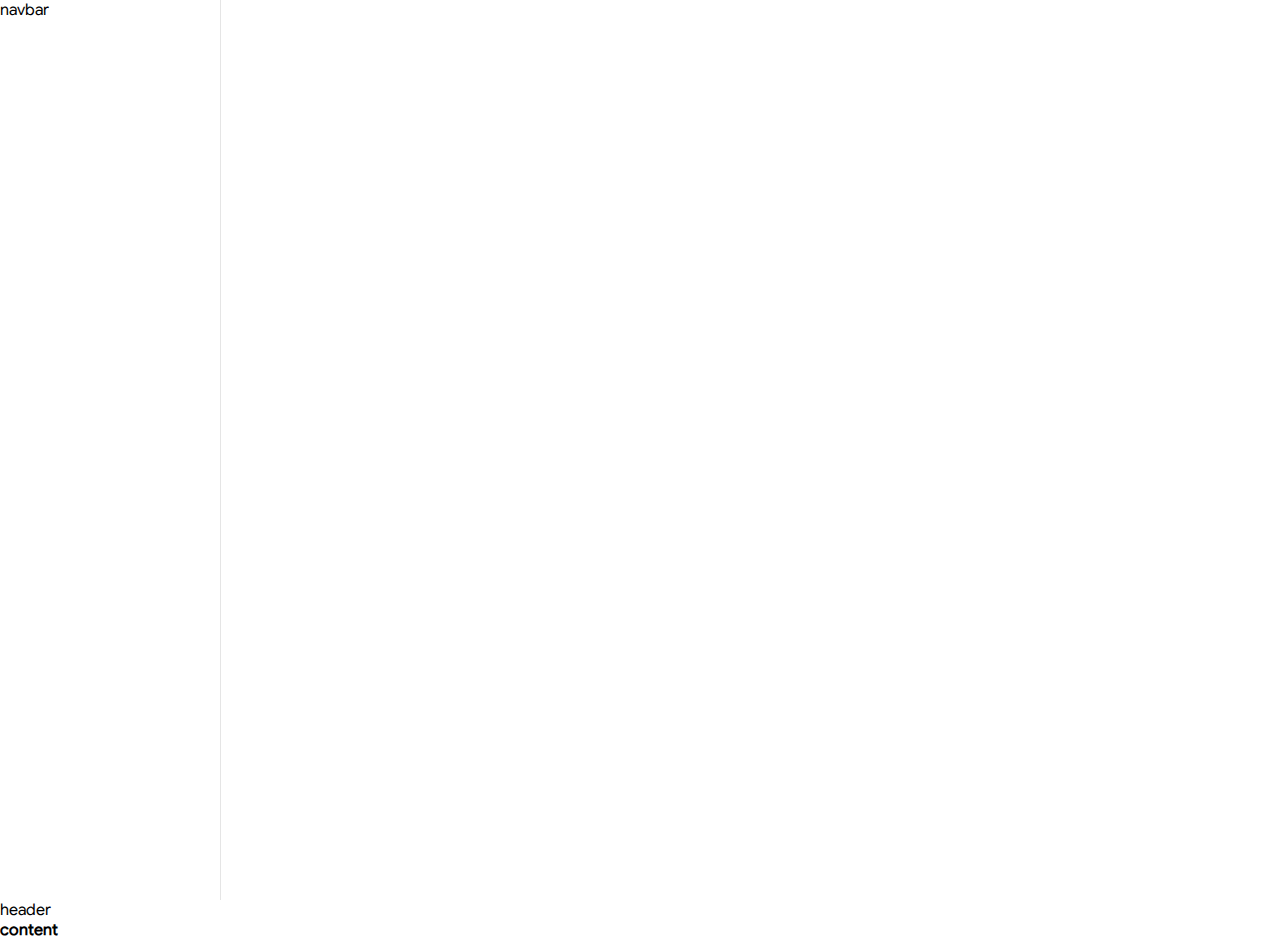
==== view/employee.html @ f9e091d2 "first commit" ====
<!DOCTYPE html>
<html lang="en">
<head>
    <meta charset="UTF-8">
    <meta http-equiv="X-UA-Compatible" content="IE=edge">
    <meta name="viewport" content="width=device-width, initial-scale=1.0">
    <title>Document</title>
    <link rel="stylesheet" href="/css/common/main.css">
    <link rel="stylesheet" href="/css/common/navbar.css">
    <link rel="stylesheet" href="/css/common/header.css">
    <link rel="stylesheet" href="/css/private/employee.css">
    
</head>
<body>
    <div class="navbar">navbar</div>
    <div class="header">header</div>
    <div class="content"><b>content</b></div>
</body>
</html>
---- css/common/main.css ----
body{

    font-family: GoogleSans-Regular;
    margin: 0;
}
@font-face{
    font-family: GoogleSans-Regular;
    src: url(/content/font/GoogleSans-Regular.otf)
}
@font-face{
    font-family: GoogleSans-Black;
    src: url(/content/font/GoogleSans-Black.otf)
}
@font-face{
    font-family: GoogleSans-Bold;
    src: url(/content/font/GoogleSans-Bold.otf)
}
@font-face{
    font-family: GoogleSans-Italic;
    src: url(/content/font/GoogleSans-Italic.otf)
}
@font-face{
    font-family: GoogleSans-Thin;
    src: url(/content/font/GoogleSans-Thin.otf)
}
---- css/common/navbar.css ----
.navbar{
    width: 220px;
    height: 100vh;
    background-color: #ffffff;
    border-right: 1px solid #E5E5E5;
    
}
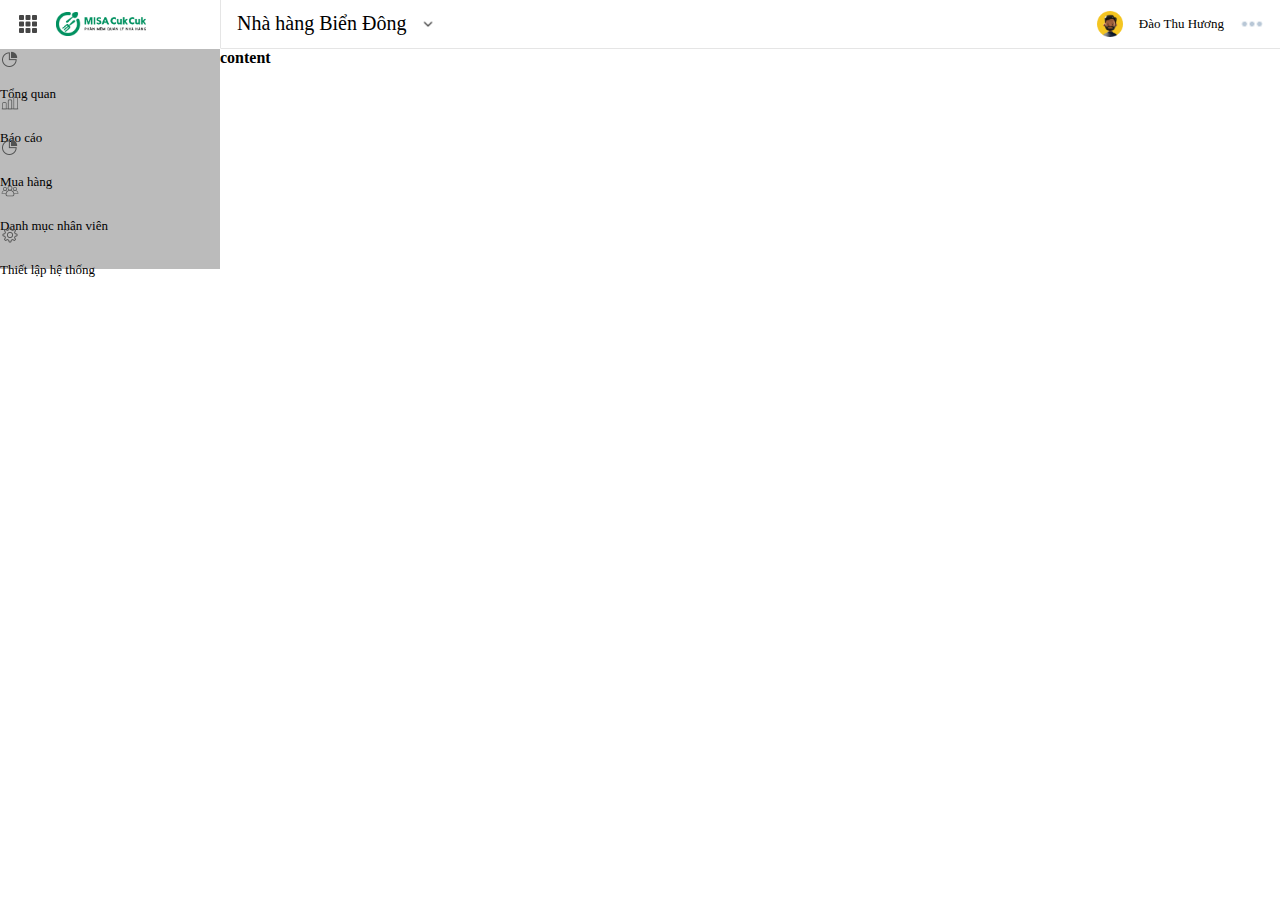
==== commit de8b2a07: "header" ====
--- a/view/employee.html
+++ b/view/employee.html
@@ -5,15 +5,65 @@
     <meta http-equiv="X-UA-Compatible" content="IE=edge">
     <meta name="viewport" content="width=device-width, initial-scale=1.0">
     <title>Document</title>
+    <!-- <script src="https://kit.fontawesome.com/yourcode.js" crossorigin="anonymous"></script> -->
+    <link rel="stylesheet" href="https://cdnjs.cloudflare.com/ajax/libs/font-awesome/4.7.0/css/font-awesome.min.css">
+    <link rel="stylesheet" href="/css/common/container.css">
     <link rel="stylesheet" href="/css/common/main.css">
     <link rel="stylesheet" href="/css/common/navbar.css">
     <link rel="stylesheet" href="/css/common/header.css">
+    <link rel="stylesheet" href="/css/common/content.css">
     <link rel="stylesheet" href="/css/private/employee.css">
     
-</head>
 <body>
-    <div class="navbar">navbar</div>
-    <div class="header">header</div>
+    <div class="header">
+        <div class="left-side">
+            <img class="toggle" src="/content/img/toggle.png">
+            <img class="cukcuk-icon" src="/content/img/cukcuk-logo.png">
+        </div>
+        <div class="center-side">
+            <p class="store-name">Nhà hàng Biển Đông</p>
+            <img class="dropdown-img" src="/content/img/dropdown.png">
+        </div>
+        <div class="right-side">
+            <!-- <i class="fas fa-bell"></i> -->
+            <img class="avatar" src="/content/icon/avatar-default.png">
+            <p class="username" >Đào Thu Hương</p>
+            <img class="option" src="/content/icon/option.png">
+
+            
+        </div>
+
+
+    </div>
+   
+
+ 
+     <div class="navbar">
+        <div> 
+            <img src="/content/icon/dashboard.png">
+            <p>Tổng quan</p>
+        </div>
+        <div> 
+            <img src="/content/icon/report.png">
+            <p>Báo cáo</p>
+        </div>
+        <div> 
+            <img src="/content/icon/dashboard.png">
+            <p>Mua hàng</p>
+        </div>
+        <div> 
+            <img src="/content/icon/dic-employee.png">
+            <p>Danh mục nhân viên</p>
+        </div>
+        <div> 
+            <img src="/content/icon/setting.png">
+            <p>Thiết lập hệ thống</p>
+        </div>
+       
+    </div>
+ 
     <div class="content"><b>content</b></div>
+
+    
 </body>
 </html>--- a/css/common/main.css
+++ b/css/common/main.css
@@ -1,8 +1,10 @@
+
 body{
 
     font-family: GoogleSans-Regular;
     margin: 0;
-}
+
+
 @font-face{
     font-family: GoogleSans-Regular;
     src: url(/content/font/GoogleSans-Regular.otf)
--- a/css/common/navbar.css
+++ b/css/common/navbar.css
@@ -1,7 +1,27 @@
 .navbar{
+    float: left;
     width: 220px;
-    height: 100vh;
-    background-color: #ffffff;
-    border-right: 1px solid #E5E5E5;
-    
+    border-right: #E5E5E5;
+    height: calc(100vh - 49px);
+
+
+}
+.navbar div{
+    width: 100%;
+    height: 44px;
+    background-color: #bbbbbb;
+    font-family: GoogleSans-Regular;
+    font-size: 13px;
+}
+.navbar img{
+    width: 20px;
+    height: 20px;
+}
+
+
+.navbar div:focus{
+    background-color: #019160;
+}
+.navbar{
+
 }--- a/css/common/header.css
+++ b/css/common/header.css
@@ -0,0 +1,83 @@
+.header{
+    /* padding-top: 12px; */
+    /* padding-bottom: 12px; */
+    height: 48px;
+    background-color: #ffffff;
+    border-bottom: 1px solid #E5E5E5;
+}
+.header > div{
+    padding-top: 12px;
+    padding-bottom: 12px;
+}
+.header .left-side{
+    float: left;
+    width: 220px;
+    height: 24px;
+    border-right: 1px solid #E5E5E5;
+    border-bottom: 1px solid #ffffff;
+}
+.header .toggle{
+
+    width: 24px;
+    height: 24px;
+    margin-left: 16px;
+    margin-right: 12px;
+
+}
+.header .cukcuk-icon{
+    
+    height: 24px;
+
+}
+.header .center-side{
+    float: left;
+    
+
+    
+}
+.header .store-name{
+    float: left;
+    font-size: 20px;
+    margin-top: 0;
+    margin-bottom: 0;
+    margin-left: 16px;
+    margin-right: 10px;
+}
+.header .dropdown-img{
+    float: left;
+    width: 24px;
+    height: 24px;
+}
+.header .right-side{
+    float: right;
+    display: flex;
+    align-items: center;
+    height: 24px;
+    /* border-bottom: 1px solid #E5E5E5; */
+}
+.header .fa-bell{
+    margin-right: 16px;
+    width: 24px;
+    height: 24px;
+    
+
+}
+.header .avatar{
+    
+    
+    margin-right: 16px;
+    width: 26px;
+    height: 26px;
+}
+.header .username{
+    margin-right: 16px;
+    font-size: 13px;
+    
+}
+.header .option{
+    margin-right: 16px;
+    width: 24px;
+    height: 24px;
+}
+
+
--- a/css/common/content.css
+++ b/css/common/content.css
@@ -0,0 +1,6 @@
+.content{
+    float: left;
+    width: calc(100% - 221px);
+    height: calc(100vh - 49px);
+
+}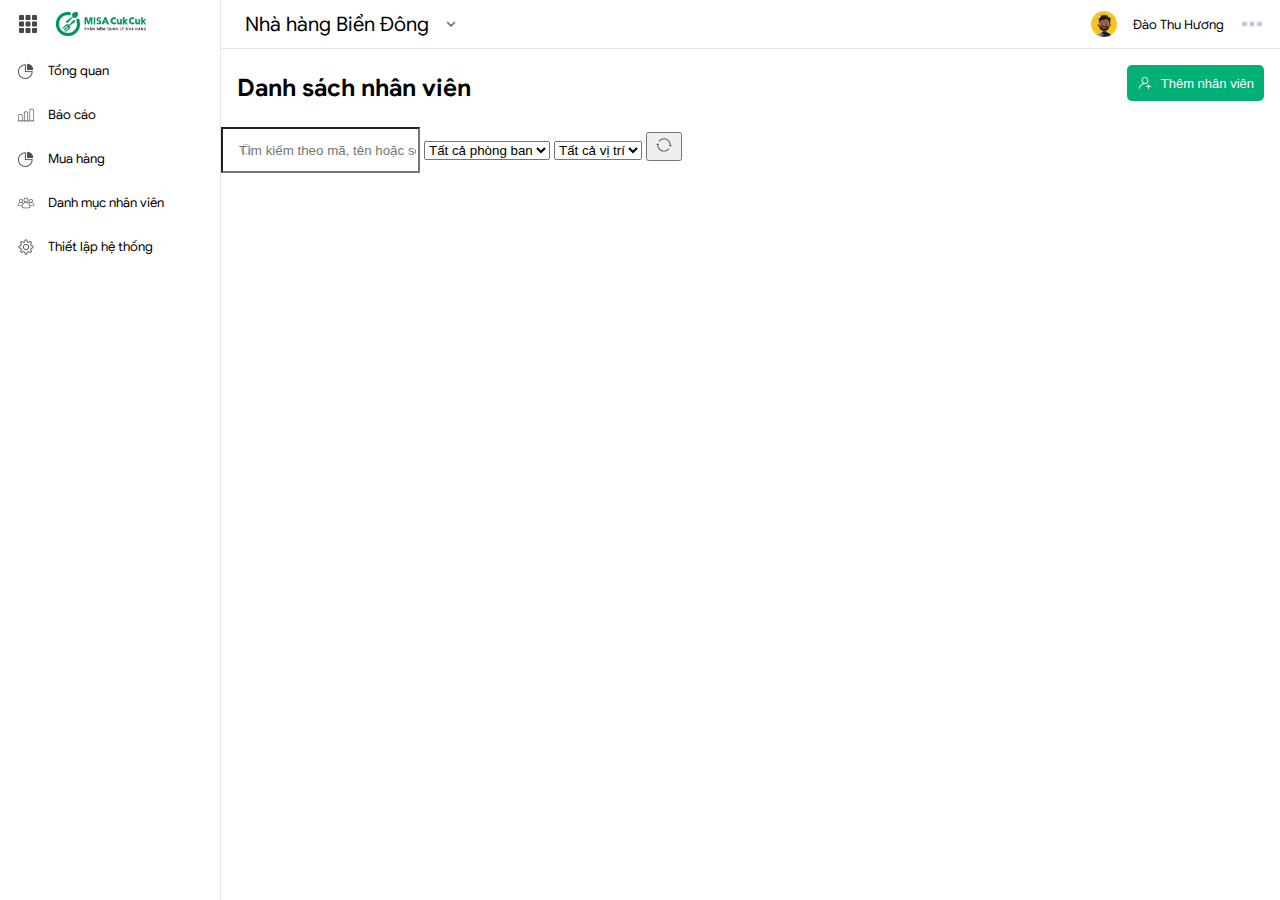
==== commit 787d87b2: "update navbar and content" ====
--- a/view/employee.html
+++ b/view/employee.html
@@ -39,7 +39,7 @@
 
  
      <div class="navbar">
-        <div> 
+        <div "> 
             <img src="/content/icon/dashboard.png">
             <p>Tổng quan</p>
         </div>
@@ -62,7 +62,33 @@
        
     </div>
  
-    <div class="content"><b>content</b></div>
+    <div class="content">
+        <div class="first-content">
+            <p class="employee-lable">Danh sách nhân viên</p>
+            <button class="add-employee">
+                <img src="/content/icon/add.png">
+                <p>Thêm nhân viên</p>
+            </button>
+        </div>
+        <div class="filter-bar">
+            <input type="text" placeholder="Tìm kiếm theo mã, tên hoặc số điện thoại">
+            <select>
+                <option value="all">Tất cả phòng ban</option>
+                <option value="all">Tất cả phòng ban</option>
+                <option value="all">Tất cả phòng ban</option>
+            </select>
+            <select>
+                <option value="all">Tất cả vị trí</option>
+                <option value="all">Tất cả vị trí</option>
+                <option value="all">Tất cả vị trí</option>
+            </select>
+            <button>
+                <img src="/content/icon/refresh.png">
+            </button>
+        </div>
+    </div>
+    
+    
 
     
 </body>
--- a/css/common/main.css
+++ b/css/common/main.css
@@ -3,7 +3,7 @@
 
     font-family: GoogleSans-Regular;
     margin: 0;
-
+}
 
 @font-face{
     font-family: GoogleSans-Regular;
--- a/css/common/navbar.css
+++ b/css/common/navbar.css
@@ -1,27 +1,38 @@
 .navbar{
     float: left;
     width: 220px;
-    border-right: #E5E5E5;
+    border-right: 1px solid #E5E5E5;
     height: calc(100vh - 49px);
-
+    
 
 }
 .navbar div{
     width: 100%;
     height: 44px;
-    background-color: #bbbbbb;
+    background-color: #ffffff;
+    color: #000000;
     font-family: GoogleSans-Regular;
     font-size: 13px;
+    display: flex;
 }
 .navbar img{
     width: 20px;
     height: 20px;
+    text-align: center;
+    margin-top: auto;
+    margin-bottom: auto;
+    margin-left: 16px;
+    margin-right: 12px;
 }
 
 
 .navbar div:focus{
     background-color: #019160;
+    color: #ffffff;
+    font-family: GoogleSans-Medium;
 }
-.navbar{
-
-}+.navbar div:hover{
+    background-color: #e5e5e5;
+    color: #000000;
+    
+}
--- a/css/common/header.css
+++ b/css/common/header.css
@@ -40,7 +40,7 @@
     font-size: 20px;
     margin-top: 0;
     margin-bottom: 0;
-    margin-left: 16px;
+    margin-left: 24px;
     margin-right: 10px;
 }
 .header .dropdown-img{
--- a/css/common/content.css
+++ b/css/common/content.css
@@ -3,4 +3,61 @@
     width: calc(100% - 221px);
     height: calc(100vh - 49px);
 
-}+}
+.first-content{
+        /* height: fit-content; */
+        display: flex;
+        width: 100%;
+        justify-content: space-between;
+}
+.content .employee-lable{
+    /* float: left; */
+    font-family: GoogleSans-Bold;
+    font-size: 24px;
+    margin-left: 16px;
+}
+.content .add-employee{
+    /* float: right; */
+    background-color: #01B075;
+    border-radius: 5px;
+    height: 36px;
+    font-size: 13px;
+    color:#ffffff;
+    padding-left: 10px;
+    padding-right: 10px;
+    text-align: center;
+    border: none;
+    display: flex;
+    margin-right: 16px;
+    margin-top: 16px;
+}
+
+.content .add-employee img{
+    width: 16px;
+    height: 16px;
+    margin-top: auto;
+    margin-bottom: auto;
+    margin-right: 8px;
+}
+.content .add-employee p{
+    
+margin: auto;
+}
+
+.content .filter-bar input{
+    background-image: url('/content/icon/search.png');
+    background-repeat: no-repeat;
+    background-position: 16px;
+    padding-left: 16px;
+    height: 40px;
+
+
+    
+    
+
+}
+.content .filter-bar input::placeholder{
+    
+
+}
+
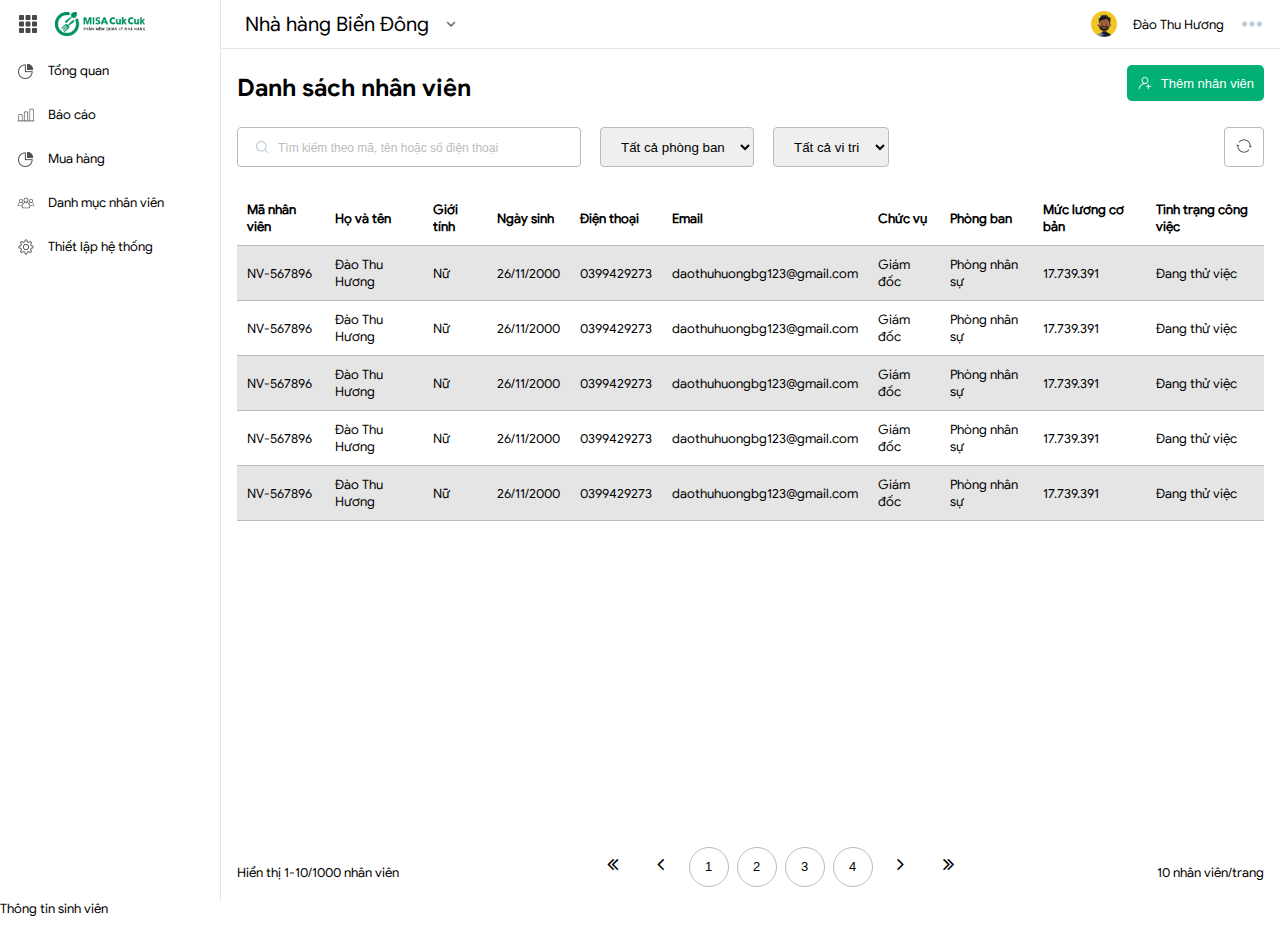
==== commit 576babe1: "update employee page" ====
--- a/view/employee.html
+++ b/view/employee.html
@@ -7,6 +7,7 @@
     <title>Document</title>
     <!-- <script src="https://kit.fontawesome.com/yourcode.js" crossorigin="anonymous"></script> -->
     <link rel="stylesheet" href="https://cdnjs.cloudflare.com/ajax/libs/font-awesome/4.7.0/css/font-awesome.min.css">
+    <link rel="stylesheet" href="/css/common/table.css">
     <link rel="stylesheet" href="/css/common/container.css">
     <link rel="stylesheet" href="/css/common/main.css">
     <link rel="stylesheet" href="/css/common/navbar.css">
@@ -71,21 +72,139 @@
             </button>
         </div>
         <div class="filter-bar">
-            <input type="text" placeholder="Tìm kiếm theo mã, tên hoặc số điện thoại">
+            <input type="text" placeholder="Tìm kiếm theo mã, tên hoặc số điện thoại" onkeydown="clickInput()">
             <select>
                 <option value="all">Tất cả phòng ban</option>
                 <option value="all">Tất cả phòng ban</option>
                 <option value="all">Tất cả phòng ban</option>
             </select>
             <select>
-                <option value="all">Tất cả vị trí</option>
-                <option value="all">Tất cả vị trí</option>
+                <option value="all">Tất cả vi tri</option>
+                <option value="all">Tất cả 3 trí</option>
                 <option value="all">Tất cả vị trí</option>
             </select>
-            <button>
+            <button class="icon-button">
                 <img src="/content/icon/refresh.png">
             </button>
         </div>
+        <div class="grid">
+        <table >
+            <tr>
+                <th>Mã nhân viên</th>
+                <th>Họ và tên</th>
+                <th>Giới tính</th>
+                <th>Ngày sinh</th>
+                <th>Điện thoại</th>
+                <th>Email</th>
+                <th>Chức vụ</th>
+                <th>Phòng ban</th>
+                <th>Mức lương cơ bản</th>
+                <th>Tình trạng công việc</th>
+            </tr>
+            <tr>
+                <td>NV-567896</td>
+                <td>Đào Thu Hương</td>
+                <td>Nữ</td>
+                <td>26/11/2000</td>
+                <td>0399429273</td>
+                <td>daothuhuongbg123@gmail.com</td>
+                <td>Giám đốc</td>
+                <td>Phòng nhân sự</td>
+                <td>17.739.391</td>
+                <td>Đang thử việc</td>
+           
+            </tr>
+            <tr>
+                <td>NV-567896</td>
+                <td>Đào Thu Hương</td>
+                <td>Nữ</td>
+                <td>26/11/2000</td>
+                <td>0399429273</td>
+                <td>daothuhuongbg123@gmail.com</td>
+                <td>Giám đốc</td>
+                <td>Phòng nhân sự</td>
+                <td>17.739.391</td>
+                <td>Đang thử việc</td>
+           
+            </tr>
+            <tr>
+                <td>NV-567896</td>
+                <td>Đào Thu Hương</td>
+                <td>Nữ</td>
+                <td>26/11/2000</td>
+                <td>0399429273</td>
+                <td>daothuhuongbg123@gmail.com</td>
+                <td>Giám đốc</td>
+                <td>Phòng nhân sự</td>
+                <td>17.739.391</td>
+                <td>Đang thử việc</td>
+           
+            </tr>
+            <tr>
+                <td>NV-567896</td>
+                <td>Đào Thu Hương</td>
+                <td>Nữ</td>
+                <td>26/11/2000</td>
+                <td>0399429273</td>
+                <td>daothuhuongbg123@gmail.com</td>
+                <td>Giám đốc</td>
+                <td>Phòng nhân sự</td>
+                <td>17.739.391</td>
+                <td>Đang thử việc</td>
+           
+            </tr>
+            <tr>
+                <td>NV-567896</td>
+                <td>Đào Thu Hương</td>
+                <td>Nữ</td>
+                <td>26/11/2000</td>
+                <td>0399429273</td>
+                <td>daothuhuongbg123@gmail.com</td>
+                <td>Giám đốc</td>
+                <td>Phòng nhân sự</td>
+                <td>17.739.391</td>
+                <td>Đang thử việc</td>
+           
+            </tr>
+            
+            
+        </table>
+        </div>
+        <div class="paging-bar">
+            <p>Hiển thị 1-10/1000 nhân viên</p>
+            <div class="paging">
+                <button class="btn-angle"><i class="fa fa-angle-double-left"></i></button>
+                <button class="btn-angle"><i class="fa fa-angle-left"></i></button>
+                <button class="btn-number"  name="page">1</button>
+                <button class="btn-number" name="page">2</button>
+                <button class="btn-number" name="page">3</button>
+                <button class="btn-number" name="page">4</button>
+                <button class="btn-angle"><i class="fa fa-angle-right"></i></button>
+                <button class="btn-angle"><i class="fa fa-angle-double-right"></i></button>
+            </div>
+            <p>10 nhân viên/trang</p>
+
+        </div>
+    </div>
+    <!-- The Modal -->
+    <div id="add-employee-modal-id" class="add-employee-modal">
+
+    <!-- Modal content -->
+    <div class="modal-content">
+      <div class="modal-header">
+        <p>Thông tin sinh viên</p>
+        
+      </div>
+      <div class="modal-body">
+
+      </div>
+      <div class="modal-footer">
+
+      </div>
+    </div>
+  
+
+
     </div>
     
     
--- a/css/common/table.css
+++ b/css/common/table.css
@@ -0,0 +1,24 @@
+
+table{
+    width: 100%;
+    
+    margin-top: 24px;
+
+    text-align: left;
+    border-collapse:  collapse;
+
+    
+
+}
+tr:nth-child(even)
+{
+    background-color: #e5e5e5;
+}
+th,td{
+    padding: 10px;
+    border-bottom: 1px solid #bbbbbb; 
+    
+    
+
+
+}--- a/css/common/main.css
+++ b/css/common/main.css
@@ -2,6 +2,8 @@
 body{
 
     font-family: GoogleSans-Regular;
+    font-size: 13px;
+
     margin: 0;
 }
 
--- a/css/common/content.css
+++ b/css/common/content.css
@@ -1,63 +1,134 @@
-.content{
-    float: left;
-    width: calc(100% - 221px);
-    height: calc(100vh - 49px);
-
+.content {
+  float: left;
+  width: calc(100% - 221px);
+  height: calc(100vh - 49px);
+  position: relative;
 }
-.first-content{
-        /* height: fit-content; */
-        display: flex;
-        width: 100%;
-        justify-content: space-between;
+.first-content {
+  display: flex;
+  width: 100%;
+  justify-content: space-between;
 }
-.content .employee-lable{
-    /* float: left; */
-    font-family: GoogleSans-Bold;
-    font-size: 24px;
-    margin-left: 16px;
+.content .employee-lable {
+  font-family: GoogleSans-Bold;
+  font-size: 24px;
+  margin-left: 16px;
 }
-.content .add-employee{
-    /* float: right; */
-    background-color: #01B075;
+.content .add-employee {
+  background-color: rgb(1, 176, 117);
+  border-radius: 5px;
+  height: 36px;
+  font-size: 13px;
+  color: rgb(255, 255, 255);
+  padding-left: 10px;
+  padding-right: 10px;
+  text-align: center;
+  border: none;
+  display: flex;
+  margin-right: 16px;
+  margin-top: 16px;
+}
+.content .add-employee img {
+  width: 16px;
+  height: 16px;
+  margin-top: auto;
+  margin-bottom: auto;
+  margin-right: 8px;
+}
+.content .add-employee p {
+  margin: auto;
+}
+.content .filter-bar input {
+  background-image: url("/content/icon/search.png");
+  background-repeat: no-repeat;
+  background-position: 16px center;
+  padding-left: 40px;
+  height: 38px;
+  outline: none;
+  border: 1px solid rgb(187, 187, 187);
+  border-radius: 4px;
+  margin-left: 16px;
+  width: 300px;
+  font-size: 13px;
+  padding-top: 0px;
+  padding-bottom: 0px;
+}
+.content .filter-bar input::placeholder {
+  font-size: 12px;
+  color: rgb(187, 187, 187);
+}
+.content .filter-bar input:focus {
+  border-color: rgb(1, 145, 96);
+}
+.content .filter-bar input:focus::placeholder {
+  color: transparent;
+}
+.content .filter-bar select {
+  height: 40px;
+  padding-left: 16px;
+  padding-right: 12px;
+  outline: none;
+  border: 1px solid rgb(187, 187, 187);
+  border-radius: 4px;
+  margin-left: 16px;
+}
+.icon-button {
+  outline: none;
+  border: 1px solid rgb(187, 187, 187);
+  border-radius: 4px;
+  background-color: rgb(255, 255, 255);
+  height: 40px;
+  width: 40px;
+  position: absolute;
+  right: 16px;
+}
+.grid {
+  padding-left: 16px;
+  padding-right: 16px;
+}
+.paging-bar {
+  height: 56px;
+  position: absolute;
+  bottom: 0px;
+  display: flex;
+  width: 100%;
+  justify-content: space-between;
+}
+.paging-bar p{
+    margin: auto 16px;
+}
+.paging-bar button{
+    width: 40px;
+    height: 40px;
+    outline: none;
+    border: none;
+    background-color: #ffffff;
+    
+    margin-left: 5px;
+    
+}
+.paging-bar button i{
+    font-size: 20px;
+}
+.paging-bar .btn-angle{
     border-radius: 5px;
-    height: 36px;
+}
+.paging-bar .btn-number{
+    border: 1px solid #bbbbbb;
+    border-radius: 50%;
     font-size: 13px;
-    color:#ffffff;
-    padding-left: 10px;
-    padding-right: 10px;
-    text-align: center;
-    border: none;
-    display: flex;
-    margin-right: 16px;
-    margin-top: 16px;
+    
 }
 
-.content .add-employee img{
-    width: 16px;
-    height: 16px;
-    margin-top: auto;
-    margin-bottom: auto;
-    margin-right: 8px;
+
+.paging-bar button:hover{
+    background-color: #E9EBEE;
 }
-.content .add-employee p{
-    
-margin: auto;
+.paging-bar .btn-number:focus{
+    background-color: #019160;
+    color: #ffffff;
 }
-
-.content .filter-bar input{
-    background-image: url('/content/icon/search.png');
-    background-repeat: no-repeat;
-    background-position: 16px;
-    padding-left: 16px;
-    height: 40px;
-
-
-    
-    
-
-}
-.content .filter-bar input::placeholder{
-    
-
-}
-
+/* .paging-bar button:active{
+    background-color: #019160;
+    color: #000000;
+} */
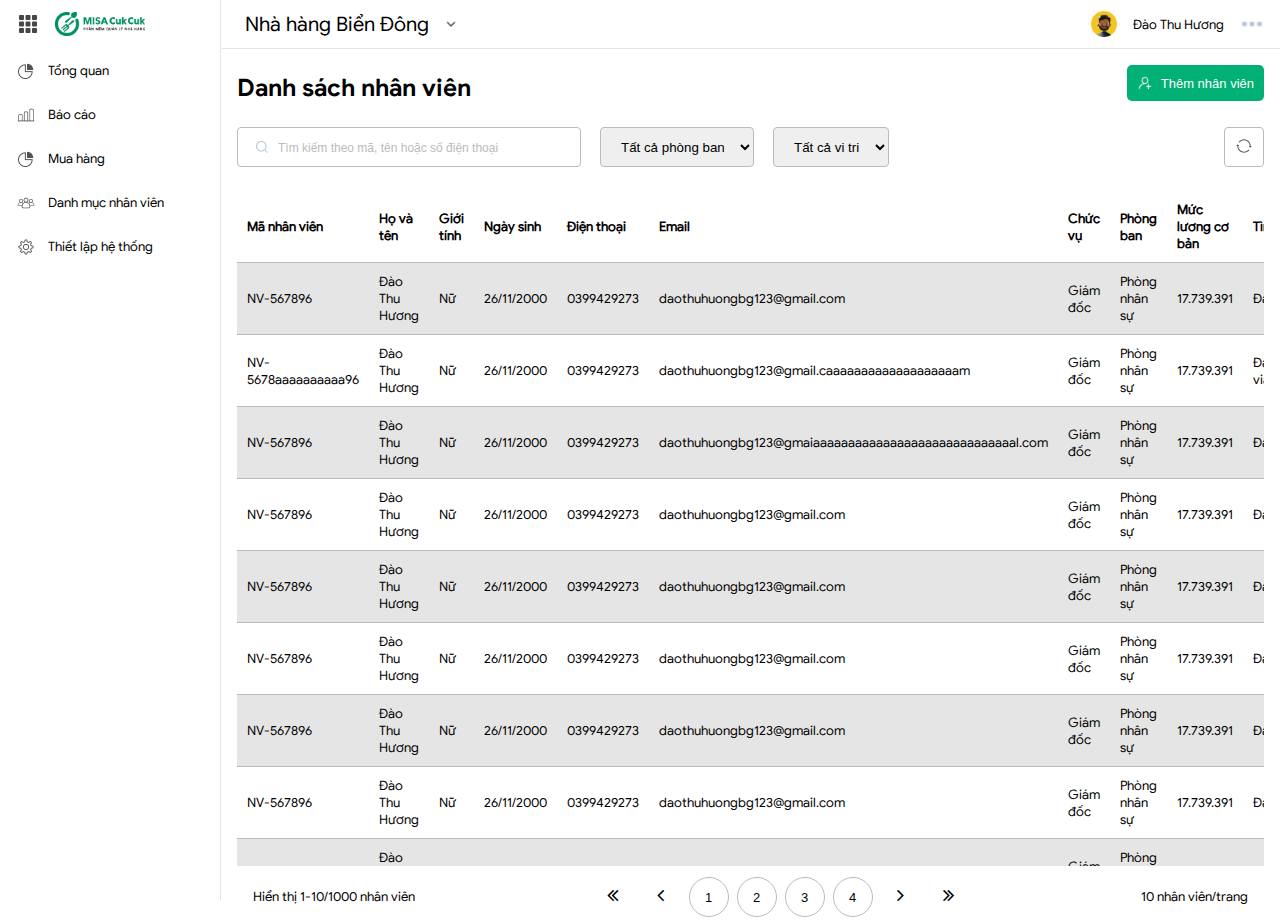
==== commit edd98f14: "update table" ====
--- a/view/employee.html
+++ b/view/employee.html
@@ -89,87 +89,273 @@
         </div>
         <div class="grid">
         <table >
-            <tr>
-                <th>Mã nhân viên</th>
-                <th>Họ và tên</th>
-                <th>Giới tính</th>
-                <th>Ngày sinh</th>
-                <th>Điện thoại</th>
-                <th>Email</th>
-                <th>Chức vụ</th>
-                <th>Phòng ban</th>
-                <th>Mức lương cơ bản</th>
-                <th>Tình trạng công việc</th>
-            </tr>
-            <tr>
-                <td>NV-567896</td>
-                <td>Đào Thu Hương</td>
-                <td>Nữ</td>
-                <td>26/11/2000</td>
-                <td>0399429273</td>
-                <td>daothuhuongbg123@gmail.com</td>
-                <td>Giám đốc</td>
-                <td>Phòng nhân sự</td>
-                <td>17.739.391</td>
-                <td>Đang thử việc</td>
-           
-            </tr>
-            <tr>
-                <td>NV-567896</td>
-                <td>Đào Thu Hương</td>
-                <td>Nữ</td>
-                <td>26/11/2000</td>
-                <td>0399429273</td>
-                <td>daothuhuongbg123@gmail.com</td>
-                <td>Giám đốc</td>
-                <td>Phòng nhân sự</td>
-                <td>17.739.391</td>
-                <td>Đang thử việc</td>
-           
-            </tr>
-            <tr>
-                <td>NV-567896</td>
-                <td>Đào Thu Hương</td>
-                <td>Nữ</td>
-                <td>26/11/2000</td>
-                <td>0399429273</td>
-                <td>daothuhuongbg123@gmail.com</td>
-                <td>Giám đốc</td>
-                <td>Phòng nhân sự</td>
-                <td>17.739.391</td>
-                <td>Đang thử việc</td>
-           
-            </tr>
-            <tr>
-                <td>NV-567896</td>
-                <td>Đào Thu Hương</td>
-                <td>Nữ</td>
-                <td>26/11/2000</td>
-                <td>0399429273</td>
-                <td>daothuhuongbg123@gmail.com</td>
-                <td>Giám đốc</td>
-                <td>Phòng nhân sự</td>
-                <td>17.739.391</td>
-                <td>Đang thử việc</td>
-           
-            </tr>
-            <tr>
-                <td>NV-567896</td>
-                <td>Đào Thu Hương</td>
-                <td>Nữ</td>
-                <td>26/11/2000</td>
-                <td>0399429273</td>
-                <td>daothuhuongbg123@gmail.com</td>
-                <td>Giám đốc</td>
-                <td>Phòng nhân sự</td>
-                <td>17.739.391</td>
-                <td>Đang thử việc</td>
-           
-            </tr>
+            <thead>
+            <tr>
+                <th class="employee-id">Mã nhân viên</th>
+                <th class="fullname">Họ và tên</th>
+                <th class="gender">Giới tính</th>
+                <th class="birthday">Ngày sinh</th>
+                <th class="mobile">Điện thoại</th>
+                <th class="email">Email</th>
+                <th class="position">Chức vụ</th>
+                <th class="department">Phòng ban</th>
+                <th class="salary">Mức lương cơ bản</th>
+                <th class="status">Tình trạng công việc</th>
+            </tr>
+        </thead>
+        <tbody>
+            <tr>
+                <td class="employee-id">NV-567896</td>
+                <td class="fullname">Đào Thu Hương</td>
+                <td class="gender">Nữ</td>
+                <td class="birthday">26/11/2000</td>
+                <td class="mobile">0399429273</td>
+                <td class="email">daothuhuongbg123@gmail.com</td>
+                <td class="position">Giám đốc</td>
+                <td class="department">Phòng nhân sự</td>
+                <td class="salary">17.739.391</td>
+                <td class="status">Đang thử việc</td>
+           
+            </tr>
+            <tr>
+                <td>NV-5678aaaaaaaaaa96</td>
+                <td>Đào Thu Hương</td>
+                <td>Nữ</td>
+                <td>26/11/2000</td>
+                <td>0399429273</td>
+                <td>daothuhuongbg123@gmail.caaaaaaaaaaaaaaaaaaam</td>
+                <td>Giám đốc</td>
+                <td>Phòng nhân sự</td>
+                <td>17.739.391</td>
+                <td>Đang thử viaaaaaaaaaaaaaaaaaaaaaaaaaaệc</td>
+           
+            </tr>
+            <tr>
+                <td>NV-567896</td>
+                <td>Đào Thu Hương</td>
+                <td>Nữ</td>
+                <td>26/11/2000</td>
+                <td>0399429273</td>
+                <td>daothuhuongbg123@gmaiaaaaaaaaaaaaaaaaaaaaaaaaaaaaal.com</td>
+                <td>Giám đốc</td>
+                <td>Phòng nhân sự</td>
+                <td>17.739.391</td>
+                <td>Đang thử việc</td>
+           
+            </tr>
+            <tr>
+                <td>NV-567896</td>
+                <td>Đào Thu Hương</td>
+                <td>Nữ</td>
+                <td>26/11/2000</td>
+                <td>0399429273</td>
+                <td>daothuhuongbg123@gmail.com</td>
+                <td>Giám đốc</td>
+                <td>Phòng nhân sự</td>
+                <td>17.739.391</td>
+                <td>Đang thử việc</td>
+           
+            </tr>
+            <tr>
+                <td>NV-567896</td>
+                <td>Đào Thu Hương</td>
+                <td>Nữ</td>
+                <td>26/11/2000</td>
+                <td>0399429273</td>
+                <td>daothuhuongbg123@gmail.com</td>
+                <td>Giám đốc</td>
+                <td>Phòng nhân sự</td>
+                <td>17.739.391</td>
+                <td>Đang thử việc</td>
+           
+            </tr>
+            <tr>
+                <td>NV-567896</td>
+                <td>Đào Thu Hương</td>
+                <td>Nữ</td>
+                <td>26/11/2000</td>
+                <td>0399429273</td>
+                <td>daothuhuongbg123@gmail.com</td>
+                <td>Giám đốc</td>
+                <td>Phòng nhân sự</td>
+                <td>17.739.391</td>
+                <td>Đang thử việc</td>
+           
+            </tr>
+            <tr>
+                <td>NV-567896</td>
+                <td>Đào Thu Hương</td>
+                <td>Nữ</td>
+                <td>26/11/2000</td>
+                <td>0399429273</td>
+                <td>daothuhuongbg123@gmail.com</td>
+                <td>Giám đốc</td>
+                <td>Phòng nhân sự</td>
+                <td>17.739.391</td>
+                <td>Đang thử việc</td>
+           
+            </tr>
+            <tr>
+                <td>NV-567896</td>
+                <td>Đào Thu Hương</td>
+                <td>Nữ</td>
+                <td>26/11/2000</td>
+                <td>0399429273</td>
+                <td>daothuhuongbg123@gmail.com</td>
+                <td>Giám đốc</td>
+                <td>Phòng nhân sự</td>
+                <td>17.739.391</td>
+                <td>Đang thử việc</td>
+           
+            </tr>
+            <tr>
+                <td>NV-567896</td>
+                <td>Đào Thu Hương</td>
+                <td>Nữ</td>
+                <td>26/11/2000</td>
+                <td>0399429273</td>
+                <td>daothuhuongbg123@gmail.com</td>
+                <td>Giám đốc</td>
+                <td>Phòng nhân sự</td>
+                <td>17.739.391</td>
+                <td>Đang thử việc</td>
+           
+            </tr>
+            <tr>
+                <td>NV-567896</td>
+                <td>Đào Thu Hương</td>
+                <td>Nữ</td>
+                <td>26/11/2000</td>
+                <td>0399429273</td>
+                <td>daothuhuongbg123@gmail.com</td>
+                <td>Giám đốc</td>
+                <td>Phòng nhân sự</td>
+                <td>17.739.391</td>
+                <td>Đang thử việc</td>
+           
+            </tr>
+            <tr>
+                <td>NV-567896</td>
+                <td>Đào Thu Hương</td>
+                <td>Nữ</td>
+                <td>26/11/2000</td>
+                <td>0399429273</td>
+                <td>daothuhuongbg123@gmail.com</td>
+                <td>Giám đốc</td>
+                <td>Phòng nhân sự</td>
+                <td>17.739.391</td>
+                <td>Đang thử việc</td>
+           
+            </tr>
+            <tr>
+                <td>NV-567896</td>
+                <td>Đào Thu Hương</td>
+                <td>Nữ</td>
+                <td>26/11/2000</td>
+                <td>0399429273</td>
+                <td>daothuhuongbg123@gmail.com</td>
+                <td>Giám đốc</td>
+                <td>Phòng nhân sự</td>
+                <td>17.739.391</td>
+                <td>Đang thử việc</td>
+           
+            </tr>
+            <tr>
+                <td>NV-567896</td>
+                <td>Đào Thu Hương</td>
+                <td>Nữ</td>
+                <td>26/11/2000</td>
+                <td>0399429273</td>
+                <td>daothuhuongbg123@gmail.com</td>
+                <td>Giám đốc</td>
+                <td>Phòng nhân sự</td>
+                <td>17.739.391</td>
+                <td>Đang thử việc</td>
+           
+            </tr>
+            <tr>
+                <td>NV-567896</td>
+                <td>Đào Thu Hương</td>
+                <td>Nữ</td>
+                <td>26/11/2000</td>
+                <td>0399429273</td>
+                <td>daothuhuongbg123@gmail.com</td>
+                <td>Giám đốc</td>
+                <td>Phòng nhân sự</td>
+                <td>17.739.391</td>
+                <td>Đang thử việc</td>
+           
+            </tr>
+            <tr>
+                <td>NV-567896</td>
+                <td>Đào Thu Hương</td>
+                <td>Nữ</td>
+                <td>26/11/2000</td>
+                <td>0399429273</td>
+                <td>daothuhuongbg123@gmail.com</td>
+                <td>Giám đốc</td>
+                <td>Phòng nhân sự</td>
+                <td>17.739.391</td>
+                <td>Đang thử việc</td>
+           
+            </tr>
+            <tr>
+                <td>NV-567896</td>
+                <td>Đào Thu Hương</td>
+                <td>Nữ</td>
+                <td>26/11/2000</td>
+                <td>0399429273</td>
+                <td>daothuhuongbg123@gmail.com</td>
+                <td>Giám đốc</td>
+                <td>Phòng nhân sự</td>
+                <td>17.739.391</td>
+                <td>Đang thử việc</td>
+           
+            </tr>
+            <tr>
+                <td>NV-567896</td>
+                <td>Đào Thu Hương</td>
+                <td>Nữ</td>
+                <td>26/11/2000</td>
+                <td>0399429273</td>
+                <td>daothuhuongbg123@gmail.com</td>
+                <td>Giám đốc</td>
+                <td>Phòng nhân sự</td>
+                <td>17.739.391</td>
+                <td>Đang thử việc</td>
+           
+            </tr>
+            <tr>
+                <td>NV-567896</td>
+                <td>Đào Thu Hương</td>
+                <td>Nữ</td>
+                <td>26/11/2000</td>
+                <td>0399429273</td>
+                <td>daothuhuongbg123@gmail.com</td>
+                <td>Giám đốc</td>
+                <td>Phòng nhân sự</td>
+                <td>17.739.391</td>
+                <td>Đang thử việc</td>
+           
+            </tr>
+            <tr>
+                <td>NV-567896</td>
+                <td>Đào Thu Hương</td>
+                <td>Nữ</td>
+                <td>26/11/2000</td>
+                <td>0399429273</td>
+                <td>daothuhuongbg123@gmail.com</td>
+                <td>Giám đốc</td>
+                <td>Phòng nhân sự</td>
+                <td>17.739.391</td>
+                <td>Đang thử việc</td>
+           
+            </tr>
+        </tbody>
+            
             
             
         </table>
-        </div>
         <div class="paging-bar">
             <p>Hiển thị 1-10/1000 nhân viên</p>
             <div class="paging">
@@ -185,27 +371,10 @@
             <p>10 nhân viên/trang</p>
 
         </div>
+        </div>
+        
     </div>
     <!-- The Modal -->
-    <div id="add-employee-modal-id" class="add-employee-modal">
-
-    <!-- Modal content -->
-    <div class="modal-content">
-      <div class="modal-header">
-        <p>Thông tin sinh viên</p>
-        
-      </div>
-      <div class="modal-body">
-
-      </div>
-      <div class="modal-footer">
-
-      </div>
-    </div>
-  
-
-
-    </div>
     
     
 
--- a/css/common/table.css
+++ b/css/common/table.css
@@ -1,24 +1,102 @@
-
+.grid {
+    padding-left: 16px;
+    padding-right: 16px;
+    margin-top: 24px;
+  }
 table{
     width: 100%;
+    margin-bottom: 2px;
     
-    margin-top: 24px;
+   
 
-    text-align: left;
+    
     border-collapse:  collapse;
+    height: 675px;
+    overflow-y: auto;
+    display: block;
+    
+    
+
+
 
     
 
 }
-tr:nth-child(even)
+thead,tbody{
+    /* display: block; */
+}
+thead{
+    text-align: left;
+}
+th{
+    position: sticky;
+    top:0;
+    z-index: 1;
+    background-color: #ffffff;
+    border-bottom: 1px solid #bbbbbb;
+}
+tbody{
+    /* height: 650px;
+    overflow-y: auto;*/
+} 
+tr:nth-child(odd)
 {
     background-color: #e5e5e5;
 }
 th,td{
+   
     padding: 10px;
-    border-bottom: 1px solid #bbbbbb; 
-    
-    
+    border-bottom: 1px solid #bbbbbb;
+    width: 10%;
+   
+}
 
 
-}+.paging-bar {
+    height: 56px;
+    /* position: absolute;
+    bottom: 0px; */
+    display: flex;
+    justify-content: space-between;
+    padding-left: 16px;
+    padding-right: 16px;
+    align-items: center;
+  }
+  .paging-bar p{
+      /* margin: auto 16px; */
+  }
+  .paging-bar button{
+      width: 40px;
+      height: 40px;
+      outline: none;
+      border: none;
+      background-color: #ffffff;
+      
+      margin-left: 5px;
+      
+  }
+  .paging-bar button i{
+      font-size: 20px;
+  }
+  .paging-bar .btn-angle{
+      border-radius: 5px;
+  }
+  .paging-bar .btn-number{
+      border: 1px solid #bbbbbb;
+      border-radius: 50%;
+      font-size: 13px;
+      
+  }
+  
+  
+  .paging-bar button:hover{
+      background-color: #E9EBEE;
+  }
+  .paging-bar .btn-number:focus{
+      background-color: #019160;
+      color: #ffffff;
+  }
+  /* .paging-bar button:active{
+      background-color: #019160;
+      color: #000000;
+  } */--- a/css/common/content.css
+++ b/css/common/content.css
@@ -82,53 +82,5 @@
   position: absolute;
   right: 16px;
 }
-.grid {
-  padding-left: 16px;
-  padding-right: 16px;
-}
-.paging-bar {
-  height: 56px;
-  position: absolute;
-  bottom: 0px;
-  display: flex;
-  width: 100%;
-  justify-content: space-between;
-}
-.paging-bar p{
-    margin: auto 16px;
-}
-.paging-bar button{
-    width: 40px;
-    height: 40px;
-    outline: none;
-    border: none;
-    background-color: #ffffff;
-    
-    margin-left: 5px;
-    
-}
-.paging-bar button i{
-    font-size: 20px;
-}
-.paging-bar .btn-angle{
-    border-radius: 5px;
-}
-.paging-bar .btn-number{
-    border: 1px solid #bbbbbb;
-    border-radius: 50%;
-    font-size: 13px;
-    
-}
 
 
-.paging-bar button:hover{
-    background-color: #E9EBEE;
-}
-.paging-bar .btn-number:focus{
-    background-color: #019160;
-    color: #ffffff;
-}
-/* .paging-bar button:active{
-    background-color: #019160;
-    color: #000000;
-} */
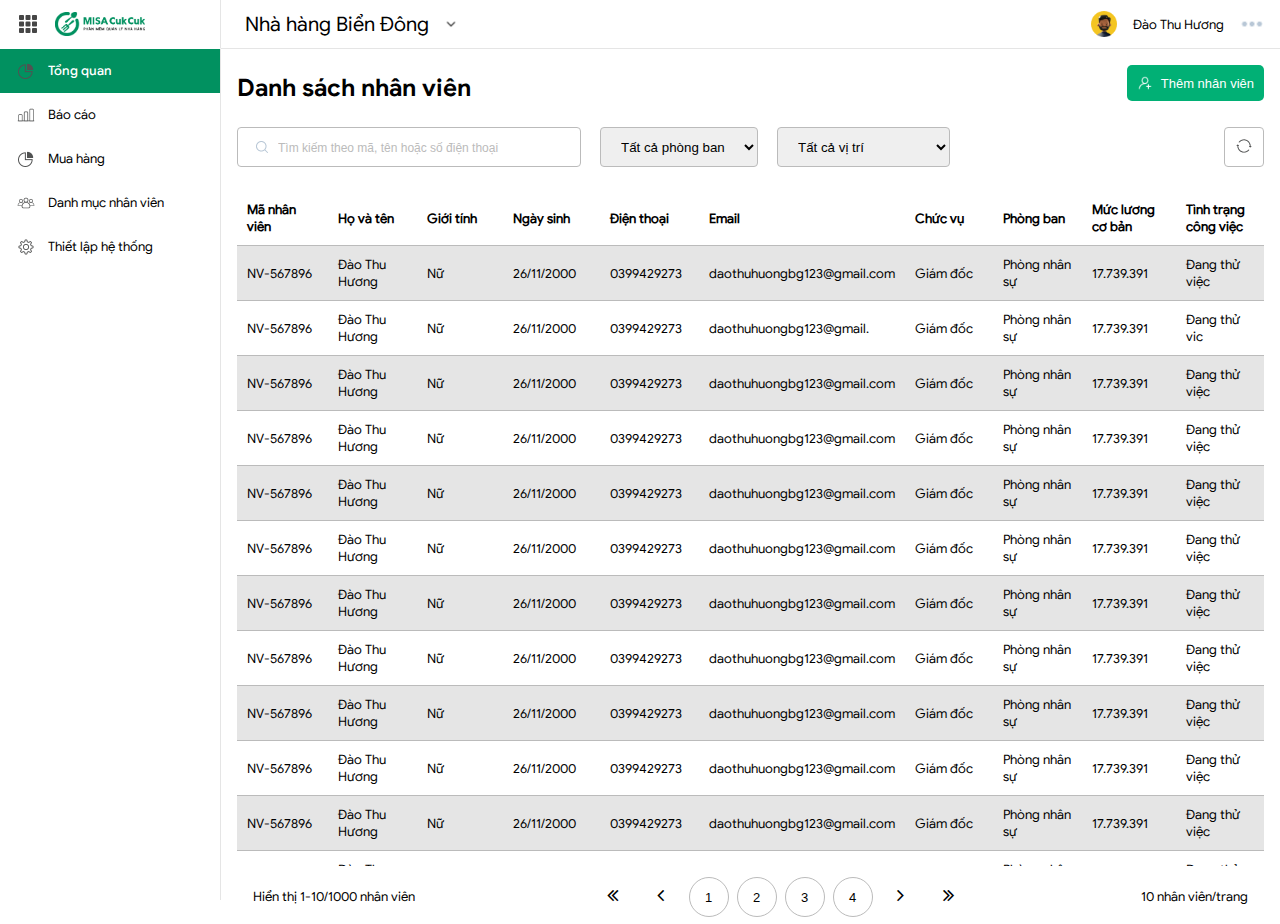
==== commit 2c84da37: "home anh employee modal base" ====
--- a/view/employee.html
+++ b/view/employee.html
@@ -7,6 +7,7 @@
     <title>Document</title>
     <!-- <script src="https://kit.fontawesome.com/yourcode.js" crossorigin="anonymous"></script> -->
     <link rel="stylesheet" href="https://cdnjs.cloudflare.com/ajax/libs/font-awesome/4.7.0/css/font-awesome.min.css">
+    <link rel="stylesheet" href="/css/base/button.css">
     <link rel="stylesheet" href="/css/common/table.css">
     <link rel="stylesheet" href="/css/common/container.css">
     <link rel="stylesheet" href="/css/common/main.css">
@@ -14,6 +15,10 @@
     <link rel="stylesheet" href="/css/common/header.css">
     <link rel="stylesheet" href="/css/common/content.css">
     <link rel="stylesheet" href="/css/private/employee.css">
+    <link rel="stylesheet" href="/css/common/modal.css">
+
+    <script src="/js/modal.js"></script>
+    <script src="/js/navbar.js"></script>
     
 <body>
     <div class="header">
@@ -39,24 +44,24 @@
    
 
  
-     <div class="navbar">
-        <div "> 
-            <img src="/content/icon/dashboard.png">
+    <div class="navbar">
+        <div class="navbar-item active"> 
+            <img src="/content/icon/dashboard.png" >
             <p>Tổng quan</p>
         </div>
-        <div> 
+        <div class="navbar-item" > 
             <img src="/content/icon/report.png">
             <p>Báo cáo</p>
         </div>
-        <div> 
+        <div class="navbar-item"> 
             <img src="/content/icon/dashboard.png">
             <p>Mua hàng</p>
         </div>
-        <div> 
+        <div class="navbar-item"> 
             <img src="/content/icon/dic-employee.png">
             <p>Danh mục nhân viên</p>
         </div>
-        <div> 
+        <div class="navbar-item"> 
             <img src="/content/icon/setting.png">
             <p>Thiết lập hệ thống</p>
         </div>
@@ -66,7 +71,7 @@
     <div class="content">
         <div class="first-content">
             <p class="employee-lable">Danh sách nhân viên</p>
-            <button class="add-employee">
+            <button class="add-employee" onclick="addEmployee()">
                 <img src="/content/icon/add.png">
                 <p>Thêm nhân viên</p>
             </button>
@@ -75,20 +80,23 @@
             <input type="text" placeholder="Tìm kiếm theo mã, tên hoặc số điện thoại" onkeydown="clickInput()">
             <select>
                 <option value="all">Tất cả phòng ban</option>
-                <option value="all">Tất cả phòng ban</option>
-                <option value="all">Tất cả phòng ban</option>
+                <option value="all">Phòng Nhân sự</option>
+                <option value="all">Phòng Đào tạo</option>
+                <option value="all">Phòng Công nghệ</option>
+                <option value="all">Phòng marketing</option>
             </select>
             <select>
-                <option value="all">Tất cả vi tri</option>
-                <option value="all">Tất cả 3 trí</option>
                 <option value="all">Tất cả vị trí</option>
+                <option value="all">Giám đốc</option>
+                <option value="all">Thu ngân</option>
+                <option value="all">Nhân viên marketing</option>
             </select>
             <button class="icon-button">
                 <img src="/content/icon/refresh.png">
             </button>
         </div>
         <div class="grid">
-        <table >
+        <table class="employee-list" >
             <thead>
             <tr>
                 <th class="employee-id">Mã nhân viên</th>
@@ -118,25 +126,25 @@
            
             </tr>
             <tr>
-                <td>NV-5678aaaaaaaaaa96</td>
-                <td>Đào Thu Hương</td>
-                <td>Nữ</td>
-                <td>26/11/2000</td>
-                <td>0399429273</td>
-                <td>daothuhuongbg123@gmail.caaaaaaaaaaaaaaaaaaam</td>
-                <td>Giám đốc</td>
-                <td>Phòng nhân sự</td>
-                <td>17.739.391</td>
-                <td>Đang thử viaaaaaaaaaaaaaaaaaaaaaaaaaaệc</td>
-           
-            </tr>
-            <tr>
-                <td>NV-567896</td>
-                <td>Đào Thu Hương</td>
-                <td>Nữ</td>
-                <td>26/11/2000</td>
-                <td>0399429273</td>
-                <td>daothuhuongbg123@gmaiaaaaaaaaaaaaaaaaaaaaaaaaaaaaal.com</td>
+                <td>NV-567896</td>
+                <td>Đào Thu Hương</td>
+                <td>Nữ</td>
+                <td>26/11/2000</td>
+                <td>0399429273</td>
+                <td>daothuhuongbg123@gmail.</td>
+                <td>Giám đốc</td>
+                <td>Phòng nhân sự</td>
+                <td>17.739.391</td>
+                <td>Đang thử vic</td>
+           
+            </tr>
+            <tr>
+                <td>NV-567896</td>
+                <td>Đào Thu Hương</td>
+                <td>Nữ</td>
+                <td>26/11/2000</td>
+                <td>0399429273</td>
+                <td>daothuhuongbg123@gmail.com</td>
                 <td>Giám đốc</td>
                 <td>Phòng nhân sự</td>
                 <td>17.739.391</td>
@@ -375,6 +383,160 @@
         
     </div>
     <!-- The Modal -->
+    <div id="add-employee-modal-id" class="add-employee-modal">
+        <!--Modal content-->
+        <div class="modal-content">
+            <div class="modal-top">
+            <div class="modal-header">
+                <p>Thông tin nhân viên</p>
+                <img id="x" src="/content/icon/x.svg" onclick="closePopUp()">
+
+            </div>
+            <form id="add-employee-form">
+            <div class="modal-body">
+                
+                <div class="left-body">
+                    <img src="/content/img/default-avatar.jpg">
+                    <p>(Vui lòng chọn ảnh có định</p>
+                    <p> dạng </p>
+                    <p>.jpg .jpeg, .png, .gif )</p>
+                </div>
+                <div class="right-body">
+                    <p>A. Thông tin chung</p>
+                    <table class="information">
+                        <tr>
+                            <td><p>Mã nhân viên (<span class="star">*</span>)</p></td>
+                            <td><p>Họ và tên (<span class="star">*</span>)</p></td>
+                            
+                        </tr>
+                        <tr>
+                            <td><input type="text"></td>
+                            <td><input type="text"></td>
+
+                            
+                        </tr>
+                        <tr>
+                            <td><p>Ngày sinh</p></td>
+                            <td><p>Giới tính</p></td>
+                            
+                        </tr>
+                        <tr>
+                            <td><input type="date"></td>
+                            
+                            <td>
+                                <select name="gender" >
+                                    <option value="male">Nam</option>
+                                    <option value="female">Nữ</option>
+                                    <option value="dif">Khác</option>
+
+                                 </select>
+                            </td>
+                            
+                            
+                        </tr>
+                        <tr>
+                            <td><p>Số CMTND/ Căn cước (<span class="star">*</span>)</p></td>
+                            <td><p>Ngày cấp</p></td>
+                            
+                        </tr>
+                        <tr>
+                            <td><input type="text"></td>
+                            <td><input type="date"></td>
+
+                            
+                        </tr>
+                        <tr>
+                            <td><p>Nơi cấp</td>
+                            
+                            
+                        </tr>
+                        <tr>
+                            <td><input type="text" value="Tỉnh Bắc Giang"/></td>
+                            
+                            
+                        </tr>
+                        <tr>
+                            <td><p>Email (<span class="star">*</span>)</p></td>
+                            <td><p>Số điện thoại (<span class="star">*</span>)</p></td>
+                            
+                            
+                        </tr>
+                        <tr>
+                           <td> <input type="number"></td>
+                           <td><input type="number"></td>
+
+                        </tr>
+                    </table>
+                    <p>B.Thông tin công việc</p>
+                    <table class="information">
+                        <tr>
+                            <td><p>Vị trí</p></td>
+                            <td><p>Phòng ban</p></td>
+                        </tr>
+                        <tr>
+                            <td>
+                                <select name="position">
+                                    <option value="manager">Giám đốc</option>
+                                    
+                                </select>
+                            </td>
+                            <td>
+                                <select name="department">
+                                    <option value="">Phòng nhân sự</option>
+                                    
+                                </select>
+                            </td>
+                        </tr>
+                        <tr>
+                            <td><p>Mã số thuế cá nhân</p></td>
+                            <td><p>Mức lương cơ bản</p></td>
+
+                        </tr>
+                        <tr>
+                            <td><input type="number"></td>
+                            <td><input type="number"></td>
+
+                        </tr>
+                        <tr>
+                            <td><p>Ngày gia nhập công ty</p></td>
+                            <td><p>tình trạng công việc</p></td>
+
+                        </tr>
+                        <tr>
+                            <td><input type="date"></td>
+                            <td>
+                                <select name="status">
+                                    <option value="">Đang làm việc</option>
+                                </select>
+                            </td>
+                        </tr>
+                        
+
+                    </table>
+                
+                    
+
+                </div>
+          
+                    
+               
+
+            </div>
+            </form>
+            </div>
+            <div class="modal-footer">
+                <div class="right-footer">
+                <button class="m-btn-cancel" onclick="closePopUp()">Huỷ</button>
+                <button class="m-btn-save second-button" type="submit" form="add-employee-form" value="Submit">
+                    <i class="fa fa-save"></i>
+                    <div>Lưu</div>
+                </button>
+                </div>
+            </div>
+            
+        </div>
+    </div>
+    
     
     
 
--- a/css/base/button.css
+++ b/css/base/button.css
@@ -0,0 +1,23 @@
+.second-button{
+    border:none;
+      
+    background-color:#019160;
+          
+    border-radius: 4px;
+          
+    height: 40px;
+          
+    padding-left: 16px;
+          
+    padding-right: 16px;
+          
+    text-align: left;
+          
+    display: flex;
+          
+    align-items: center;
+          
+    color: #ffffff;
+          
+    margin-left: 16px;
+}--- a/css/common/table.css
+++ b/css/common/table.css
@@ -1,14 +1,15 @@
+
 .grid {
     padding-left: 16px;
     padding-right: 16px;
     margin-top: 24px;
   }
-table{
+  .employee-list{
     width: 100%;
     margin-bottom: 2px;
     
    
-
+  
     
     border-collapse:  collapse;
     height: 675px;
@@ -16,43 +17,43 @@
     display: block;
     
     
-
-
-
+  
+  
+  
     
-
-}
-thead,tbody{
+  
+  }
+  .employee-list thead,tbody{
     /* display: block; */
-}
-thead{
+  }
+  .employee-list thead{
     text-align: left;
-}
-th{
+  }
+  .employee-list th{
     position: sticky;
     top:0;
     z-index: 1;
     background-color: #ffffff;
     border-bottom: 1px solid #bbbbbb;
-}
-tbody{
+  }
+  .employee-list tbody{
     /* height: 650px;
     overflow-y: auto;*/
-} 
-tr:nth-child(odd)
-{
+  } 
+  .employee-list tr:nth-child(odd)
+  {
     background-color: #e5e5e5;
-}
-th,td{
+  }
+  .employee-list th,.employee-list td{
    
     padding: 10px;
     border-bottom: 1px solid #bbbbbb;
     width: 10%;
    
-}
-
-
-.paging-bar {
+  }
+  
+  
+  .paging-bar {
     height: 56px;
     /* position: absolute;
     bottom: 0px; */
@@ -99,4 +100,5 @@
   /* .paging-bar button:active{
       background-color: #019160;
       color: #000000;
-  } */+  } */
+  --- a/css/common/main.css
+++ b/css/common/main.css
@@ -26,4 +26,8 @@
 @font-face{
     font-family: GoogleSans-Thin;
     src: url(/content/font/GoogleSans-Thin.otf)
-}+}
+@font-face{
+    font-family: GoogleSans-Medium;
+    src: url(/content/font/GoogleSans-Medium.otf)
+}
--- a/css/common/navbar.css
+++ b/css/common/navbar.css
@@ -6,7 +6,7 @@
     
 
 }
-.navbar div{
+.navbar .navbar-item{
     width: 100%;
     height: 44px;
     background-color: #ffffff;
@@ -26,13 +26,15 @@
 }
 
 
-.navbar div:focus{
-    background-color: #019160;
-    color: #ffffff;
-    font-family: GoogleSans-Medium;
-}
+
 .navbar div:hover{
     background-color: #e5e5e5;
     color: #000000;
     
 }
+
+.navbar .active{
+    background-color: #019160;
+    color: #ffffff;
+    font-family: GoogleSans-Medium;
+}
--- a/css/common/content.css
+++ b/css/common/content.css
@@ -83,4 +83,107 @@
   right: 16px;
 }
 
+/* table and page-bar */
 
+.grid {
+  padding-left: 16px;
+  padding-right: 16px;
+  margin-top: 24px;
+}
+.employee-list{
+  width: 100%;
+  margin-bottom: 2px;
+  
+ 
+
+  
+  border-collapse:  collapse;
+  height: 675px;
+  overflow-y: auto;
+  display: block;
+  
+  
+
+
+
+  
+
+}
+.employee-list thead,tbody{
+  /* display: block; */
+}
+.employee-list thead{
+  text-align: left;
+}
+.employee-list th{
+  position: sticky;
+  top:0;
+  z-index: 1;
+  background-color: #ffffff;
+  border-bottom: 1px solid #bbbbbb;
+}
+.employee-list tbody{
+  /* height: 650px;
+  overflow-y: auto;*/
+} 
+.employee-list tr:nth-child(odd)
+{
+  background-color: #e5e5e5;
+}
+.employee-list th,.employee-list td{
+ 
+  padding: 10px;
+  border-bottom: 1px solid #bbbbbb;
+  width: 10%;
+ 
+}
+
+
+.paging-bar {
+  height: 56px;
+  /* position: absolute;
+  bottom: 0px; */
+  display: flex;
+  justify-content: space-between;
+  padding-left: 16px;
+  padding-right: 16px;
+  align-items: center;
+}
+.paging-bar p{
+    /* margin: auto 16px; */
+}
+.paging-bar button{
+    width: 40px;
+    height: 40px;
+    outline: none;
+    border: none;
+    background-color: #ffffff;
+    
+    margin-left: 5px;
+    
+}
+.paging-bar button i{
+    font-size: 20px;
+}
+.paging-bar .btn-angle{
+    border-radius: 5px;
+}
+.paging-bar .btn-number{
+    border: 1px solid #bbbbbb;
+    border-radius: 50%;
+    font-size: 13px;
+    
+}
+
+
+.paging-bar button:hover{
+    background-color: #E9EBEE;
+}
+.paging-bar .btn-number:focus{
+    background-color: #019160;
+    color: #ffffff;
+}
+/* .paging-bar button:active{
+    background-color: #019160;
+    color: #000000;
+} */
--- a/css/common/modal.css
+++ b/css/common/modal.css
@@ -0,0 +1,154 @@
+.add-employee-modal {
+    display: none;
+    position: fixed;
+    z-index: 2;
+    left: 0px;
+    top: 0px;
+    width: 100%;
+    height: 100%;
+    overflow: auto;
+    background-color: rgba(0, 0, 0, 0.4);
+  }
+  .add-employee-modal .modal-content {
+    background-color: rgb(255, 255, 255);
+    width: fit-content;
+    height: fit-content;
+    margin-left: auto;
+    margin-right: auto;
+    margin-top: 24px;
+    margin-bottom: 24px;
+    position: relative;
+    border-radius: 5px;
+  }
+  .add-employee-modal .modal-content .modal-top{
+      padding-top: 24px;
+      padding-left: 24px;
+      padding-right: 24px;
+      padding-bottom: 8px;
+  }
+  .add-employee-modal .modal-header p {
+    font-family: GoogleSans-Bold;
+    font-size: 24px;
+    margin-top: 0px;
+    margin-bottom: 24px;
+  }
+  .add-employee-modal .modal-header img {
+    position: absolute;
+    top: 10px;
+    right: 10px;
+    cursor: pointer;
+  }
+  .add-employee-modal .modal-body {
+    display: flex;
+  }
+  .add-employee-modal .left-body {
+    width: 221px;
+    padding-right: 24px;
+  }
+  .add-employee-modal .left-body p {
+    text-align: center;
+  }
+  .add-employee-modal .left-body img {
+    width: 200px;
+    height: 200px;
+    border-radius: 50%;
+    border: 1px solid rgb(187, 187, 187);
+    margin-top: 10px;
+  }
+  .add-employee-modal .right-body > p {
+    font-size: 15px;
+    margin-top: 0px;
+    margin-bottom: 24px;
+  }
+  .add-employee-modal .right-body .information td {
+    padding-right: 20px;
+  }
+  .add-employee-modal .right-body .information p {
+    font-family: GoogleSans-Medium;
+    margin-top: 0;
+    margin-bottom: 4px;
+  }
+  .add-employee-modal .right-body .information input {
+    width: 300px;
+    height: 40px;
+    border: 1px solid rgb(187, 187, 187);
+    border-radius: 4px;
+    padding-left: 16px;
+    font-size: 13px;
+    font-family: GoogleSans-Regular;
+    outline: none;
+    margin-bottom: 16px;
+  }
+  .add-employee-modal .right-body .information input:focus {
+    border: 1px solid rgb(1, 145, 96);
+  }
+  .add-employee-modal .right-body .information select {
+    width: 322px;
+    height: 40px;
+    border: 1px solid rgb(187, 187, 187);
+    border-radius: 4px;
+    padding-left: 16px;
+    font-size: 13px;
+    font-family: GoogleSans-Regular;
+    outline: none;
+    margin-bottom: 16px;
+  }
+  .add-employee-modal .right-body .information select:focus {
+    border: 1px solid rgb(1, 145, 96);
+  }
+  .star {
+    color: red;
+  }
+  .add-employee-modal .modal-footer{
+      display: flex;
+      background-color: #E9EBEE;
+      padding-top: 10px;
+      padding-bottom: 10px;
+      padding-right: 24px;
+  }
+  .add-employee-modal .modal-footer .right-footer{
+    display: flex;
+    margin-left: auto;
+}
+  .add-employee-modal .modal-footer .m-btn-save{
+      
+
+      
+margin-left: 16px;
+  }
+  .add-employee-modal .modal-footer .m-btn-save:hover{
+      
+    background-color: #2FBE8E;
+
+    
+}
+.add-employee-modal .modal-footer .m-btn-save:focus{
+      
+    background-color: #01B075;
+
+    
+}
+  .add-employee-modal .modal-footer .m-btn-save i{
+      
+    margin-right: 8px;
+    
+}
+.add-employee-modal .modal-footer .m-btn-cancel{
+    border: none;
+    border-radius: 4px;
+    
+    padding-left: 24px;
+    padding-right: 24px;
+    height: 40px;
+    text-align:  center;
+    background-color: #E9EBEE;
+
+
+}
+.add-employee-modal .modal-footer .m-btn-cancel:hover{
+    background-color:#f1f2f4 ;
+
+}
+
+
+  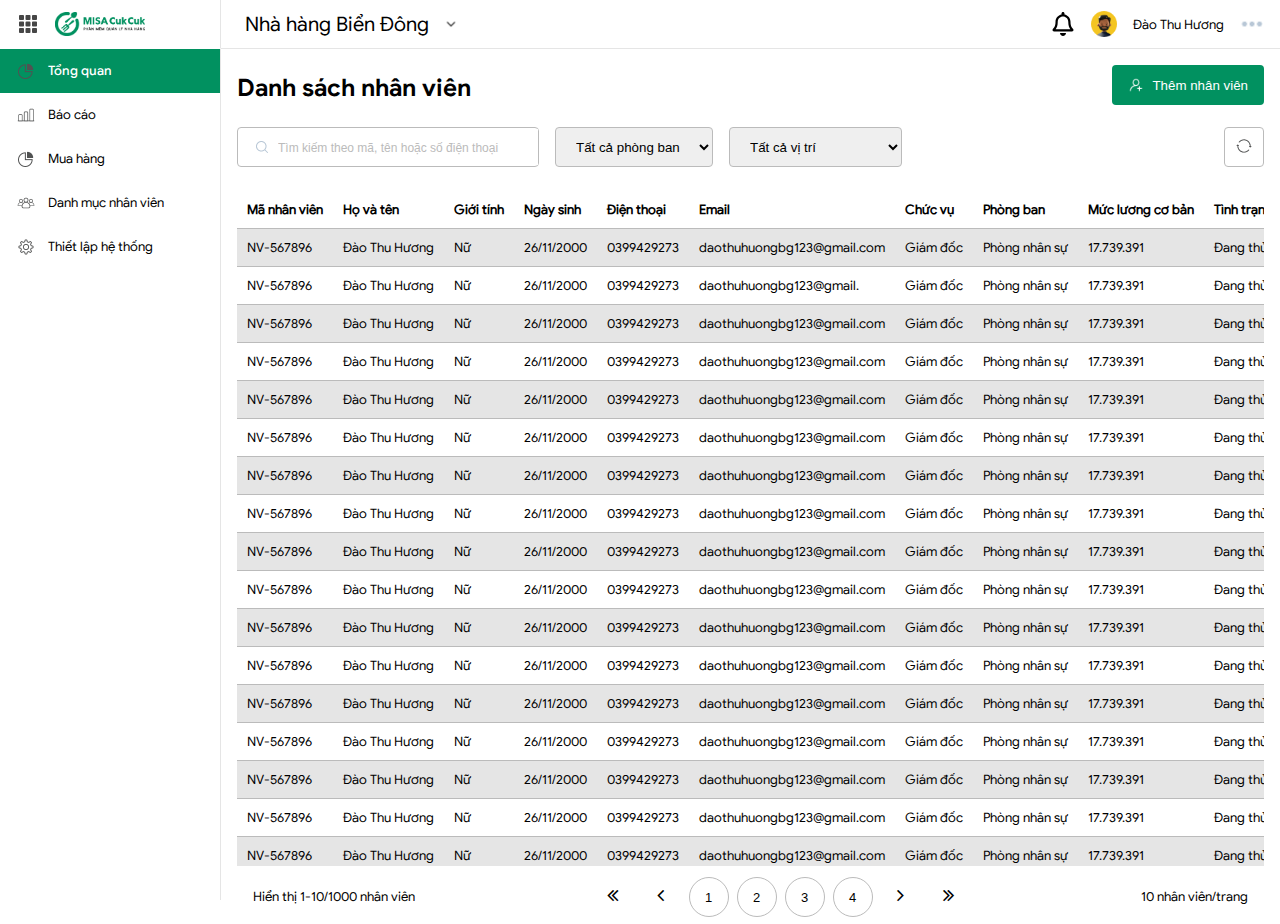
==== commit c9277e53: "edit base" ====
--- a/view/employee.html
+++ b/view/employee.html
@@ -8,8 +8,9 @@
     <!-- <script src="https://kit.fontawesome.com/yourcode.js" crossorigin="anonymous"></script> -->
     <link rel="stylesheet" href="https://cdnjs.cloudflare.com/ajax/libs/font-awesome/4.7.0/css/font-awesome.min.css">
     <link rel="stylesheet" href="/css/base/button.css">
+    <link rel="stylesheet" href="/css/base/input.css">
     <link rel="stylesheet" href="/css/common/table.css">
-    <link rel="stylesheet" href="/css/common/container.css">
+
     <link rel="stylesheet" href="/css/common/main.css">
     <link rel="stylesheet" href="/css/common/navbar.css">
     <link rel="stylesheet" href="/css/common/header.css">
@@ -31,10 +32,10 @@
             <img class="dropdown-img" src="/content/img/dropdown.png">
         </div>
         <div class="right-side">
-            <!-- <i class="fas fa-bell"></i> -->
+            <img class="icon-header" src="/content/font/fontawesome-5.15.1//svgs/regular/bell.svg">
             <img class="avatar" src="/content/icon/avatar-default.png">
             <p class="username" >Đào Thu Hương</p>
-            <img class="option" src="/content/icon/option.png">
+            <img class="icon-header" src="/content/icon/option.png">
 
             
         </div>
@@ -71,13 +72,19 @@
     <div class="content">
         <div class="first-content">
             <p class="employee-lable">Danh sách nhân viên</p>
-            <button class="add-employee" onclick="addEmployee()">
+            <button class="add-employee icon-button" onclick="addEmployee()">
                 <img src="/content/icon/add.png">
                 <p>Thêm nhân viên</p>
             </button>
         </div>
         <div class="filter-bar">
-            <input type="text" placeholder="Tìm kiếm theo mã, tên hoặc số điện thoại" onkeydown="clickInput()">
+            <div class="icon-input">
+                <img class="search-icon" src="/content/icon/search.png">
+            <input type="text" placeholder="Tìm kiếm theo mã, tên hoặc số điện thoại" >
+            <img class="x-icon" src="/content/icon/x.svg">
+            
+            </div>
+         
             <select>
                 <option value="all">Tất cả phòng ban</option>
                 <option value="all">Phòng Nhân sự</option>
@@ -91,7 +98,7 @@
                 <option value="all">Thu ngân</option>
                 <option value="all">Nhân viên marketing</option>
             </select>
-            <button class="icon-button">
+            <button class="second-button refresh-button">
                 <img src="/content/icon/refresh.png">
             </button>
         </div>
@@ -364,6 +371,8 @@
             
             
         </table>
+        
+        </div>
         <div class="paging-bar">
             <p>Hiển thị 1-10/1000 nhân viên</p>
             <div class="paging">
@@ -379,7 +388,6 @@
             <p>10 nhân viên/trang</p>
 
         </div>
-        </div>
         
     </div>
     <!-- The Modal -->
@@ -527,7 +535,7 @@
             <div class="modal-footer">
                 <div class="right-footer">
                 <button class="m-btn-cancel" onclick="closePopUp()">Huỷ</button>
-                <button class="m-btn-save second-button" type="submit" form="add-employee-form" value="Submit">
+                <button class="m-btn-save icon-button" type="submit" form="add-employee-form" value="Submit">
                     <i class="fa fa-save"></i>
                     <div>Lưu</div>
                 </button>
@@ -539,6 +547,7 @@
     
     
     
+    
 
     
 </body>
--- a/css/base/button.css
+++ b/css/base/button.css
@@ -1,4 +1,4 @@
-.second-button{
+.icon-button{
     border:none;
       
     background-color:#019160;
@@ -19,5 +19,25 @@
           
     color: #ffffff;
           
-    margin-left: 16px;
+    
+}
+.icon-button:hover{
+    background-color: #2FBE8E;
+}
+.icon-button:active{
+    background-color: #01B075;
+}
+
+.second-button{
+    outline: none;
+  border: 1px solid rgb(187, 187, 187);
+  border-radius: 4px;
+  background-color: rgb(255, 255, 255);
+  height: 40px;
+}
+.second-button:hover{
+    background-color: #E9EBEE;
+}
+.icon-button:active{
+    background-color: #01B075;
 }--- a/css/base/input.css
+++ b/css/base/input.css
@@ -0,0 +1,46 @@
+.icon-input{
+    border: 1px solid #bbbbbb;
+    border-radius: 4px;
+    height: 38px;
+    width: 300px;
+    display: flex;
+    align-items: center;
+    
+    
+    
+
+
+}
+.icon-input input{
+    border: none;
+    
+    outline: none;
+    padding: 0;
+    height: 36px;
+    width: 100%;
+    /* font-family: GoogleSans-Regular; */
+    font-size: 13px;
+    
+}
+.icon-input input::placeholder{
+    font-size: 12px;
+    color: #bbbbbb;
+}
+.icon-input .search-icon{
+    margin-left:16px;
+    margin-right: 8px;
+}
+.icon-input .x-icon {
+    width: 14px;
+    height: 14px;
+    padding: 2px;
+    background-color: #e9ebee;
+    border-radius: 50%;
+    margin-left: 10px;
+    margin-right: 10px;
+    display: none;
+    
+}
+.icon-input:focus-within{
+    border-color: #019160;
+}--- a/css/common/table.css
+++ b/css/common/table.css
@@ -14,6 +14,7 @@
     border-collapse:  collapse;
     height: 675px;
     overflow-y: auto;
+    
     display: block;
     
     
@@ -23,9 +24,7 @@
     
   
   }
-  .employee-list thead,tbody{
-    /* display: block; */
-  }
+  
   .employee-list thead{
     text-align: left;
   }
@@ -36,10 +35,7 @@
     background-color: #ffffff;
     border-bottom: 1px solid #bbbbbb;
   }
-  .employee-list tbody{
-    /* height: 650px;
-    overflow-y: auto;*/
-  } 
+  
   .employee-list tr:nth-child(odd)
   {
     background-color: #e5e5e5;
@@ -48,15 +44,16 @@
    
     padding: 10px;
     border-bottom: 1px solid #bbbbbb;
-    width: 10%;
+    white-space: nowrap;
+
+    
    
   }
   
   
   .paging-bar {
     height: 56px;
-    /* position: absolute;
-    bottom: 0px; */
+   
     display: flex;
     justify-content: space-between;
     padding-left: 16px;
--- a/css/common/navbar.css
+++ b/css/common/navbar.css
@@ -27,14 +27,16 @@
 
 
 
+
 .navbar div:hover{
     background-color: #e5e5e5;
     color: #000000;
     
+    
+}
+.navbar .active{
+    background-color: #019160 !important;
+    color: #ffffff !important;
+    font-family: GoogleSans-Medium !important;
 }
 
-.navbar .active{
-    background-color: #019160;
-    color: #ffffff;
-    font-family: GoogleSans-Medium;
-}
--- a/css/common/header.css
+++ b/css/common/header.css
@@ -55,7 +55,7 @@
     height: 24px;
     /* border-bottom: 1px solid #E5E5E5; */
 }
-.header .fa-bell{
+.header .icon-header{
     margin-right: 16px;
     width: 24px;
     height: 24px;
@@ -74,10 +74,6 @@
     font-size: 13px;
     
 }
-.header .option{
-    margin-right: 16px;
-    width: 24px;
-    height: 24px;
-}
 
 
+
--- a/css/common/content.css
+++ b/css/common/content.css
@@ -15,54 +15,27 @@
   margin-left: 16px;
 }
 .content .add-employee {
-  background-color: rgb(1, 176, 117);
-  border-radius: 5px;
-  height: 36px;
-  font-size: 13px;
-  color: rgb(255, 255, 255);
-  padding-left: 10px;
-  padding-right: 10px;
-  text-align: center;
-  border: none;
-  display: flex;
+  
   margin-right: 16px;
   margin-top: 16px;
 }
 .content .add-employee img {
   width: 16px;
   height: 16px;
-  margin-top: auto;
-  margin-bottom: auto;
+  
   margin-right: 8px;
 }
-.content .add-employee p {
-  margin: auto;
+.content .filter-bar{
+  display: flex;
+  
 }
-.content .filter-bar input {
-  background-image: url("/content/icon/search.png");
-  background-repeat: no-repeat;
-  background-position: 16px center;
-  padding-left: 40px;
-  height: 38px;
-  outline: none;
-  border: 1px solid rgb(187, 187, 187);
-  border-radius: 4px;
+.content .filter-bar .icon-input{
   margin-left: 16px;
   width: 300px;
-  font-size: 13px;
-  padding-top: 0px;
-  padding-bottom: 0px;
 }
-.content .filter-bar input::placeholder {
-  font-size: 12px;
-  color: rgb(187, 187, 187);
-}
-.content .filter-bar input:focus {
-  border-color: rgb(1, 145, 96);
-}
-.content .filter-bar input:focus::placeholder {
-  color: transparent;
-}
+
+
+
 .content .filter-bar select {
   height: 40px;
   padding-left: 16px;
@@ -72,12 +45,8 @@
   border-radius: 4px;
   margin-left: 16px;
 }
-.icon-button {
-  outline: none;
-  border: 1px solid rgb(187, 187, 187);
-  border-radius: 4px;
-  background-color: rgb(255, 255, 255);
-  height: 40px;
+.refresh-button {
+  
   width: 40px;
   position: absolute;
   right: 16px;
@@ -89,25 +58,16 @@
   padding-left: 16px;
   padding-right: 16px;
   margin-top: 24px;
+  /* height: 100%; */
+  /* width: 100%; */
 }
 .employee-list{
   width: 100%;
   margin-bottom: 2px;
-  
- 
-
-  
   border-collapse:  collapse;
-  height: 675px;
+  /* height: calc(100% - 198px); */
   overflow-y: auto;
   display: block;
-  
-  
-
-
-
-  
-
 }
 .employee-list thead,tbody{
   /* display: block; */
@@ -145,9 +105,12 @@
   bottom: 0px; */
   display: flex;
   justify-content: space-between;
-  padding-left: 16px;
-  padding-right: 16px;
+  padding-left: 32px;
+  padding-right: 32px;
   align-items: center;
+  /* position: absolute; */
+  /* bottom: 0; */
+  margin-top: auto;
 }
 .paging-bar p{
     /* margin: auto 16px; */
--- a/css/common/modal.css
+++ b/css/common/modal.css
@@ -116,18 +116,7 @@
       
 margin-left: 16px;
   }
-  .add-employee-modal .modal-footer .m-btn-save:hover{
-      
-    background-color: #2FBE8E;
-
-    
-}
-.add-employee-modal .modal-footer .m-btn-save:focus{
-      
-    background-color: #01B075;
-
-    
-}
+ 
   .add-employee-modal .modal-footer .m-btn-save i{
       
     margin-right: 8px;
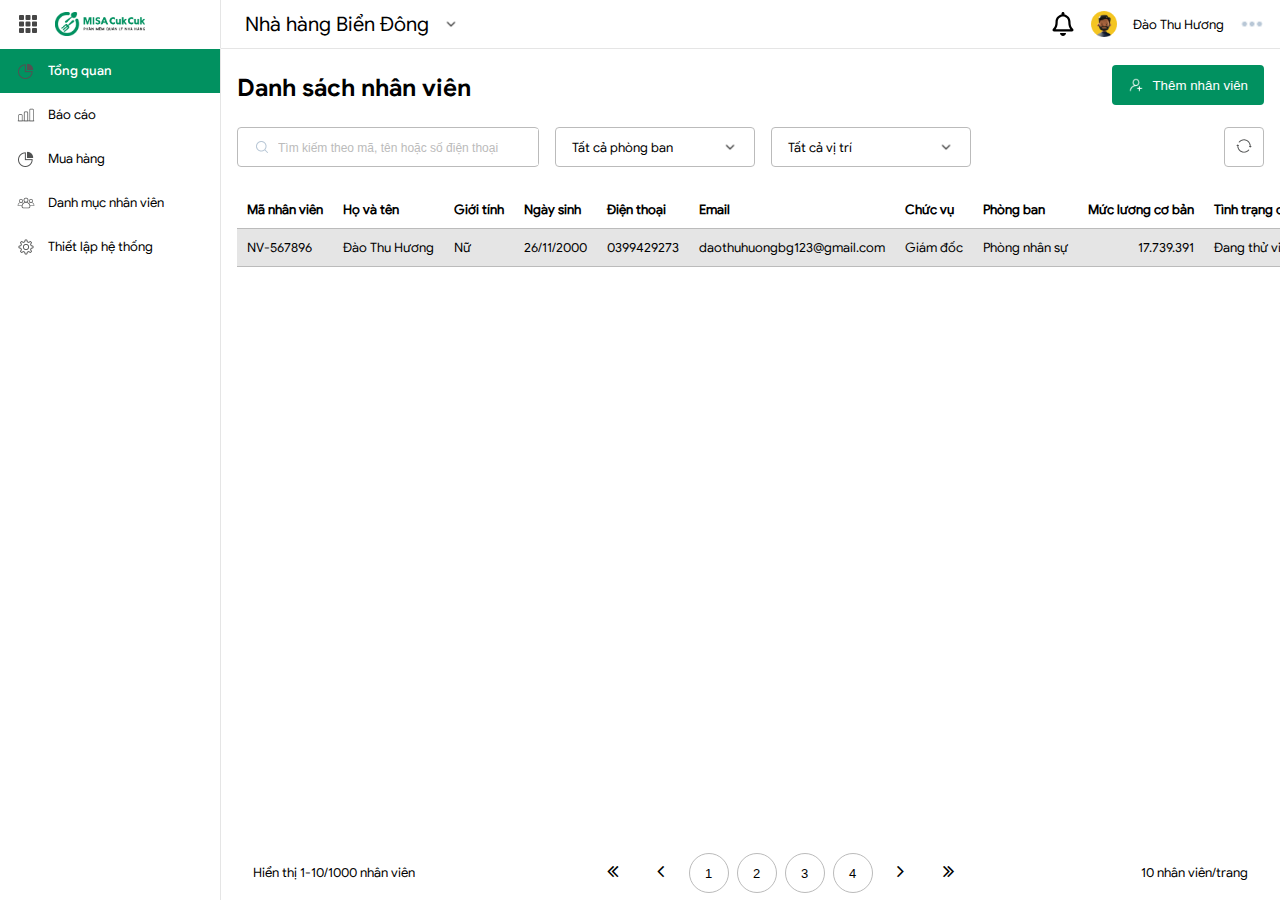
==== commit 684e68cf: "dropdown js and craw data table" ====
--- a/view/employee.html
+++ b/view/employee.html
@@ -5,12 +5,17 @@
     <meta http-equiv="X-UA-Compatible" content="IE=edge">
     <meta name="viewport" content="width=device-width, initial-scale=1.0">
     <title>Document</title>
-    <!-- <script src="https://kit.fontawesome.com/yourcode.js" crossorigin="anonymous"></script> -->
+    
+    <link rel="stylesheet" href="https://cdnjs.cloudflare.com/ajax/libs/font-awesome/5.15.3/css/all.min.css">
     <link rel="stylesheet" href="https://cdnjs.cloudflare.com/ajax/libs/font-awesome/4.7.0/css/font-awesome.min.css">
+    
+
+
     <link rel="stylesheet" href="/css/base/button.css">
     <link rel="stylesheet" href="/css/base/input.css">
+    <link rel="stylesheet" href="/css/base/dropdown.css">
+
     <link rel="stylesheet" href="/css/common/table.css">
-
     <link rel="stylesheet" href="/css/common/main.css">
     <link rel="stylesheet" href="/css/common/navbar.css">
     <link rel="stylesheet" href="/css/common/header.css">
@@ -18,8 +23,13 @@
     <link rel="stylesheet" href="/css/private/employee.css">
     <link rel="stylesheet" href="/css/common/modal.css">
 
+    <script src="/lib/jquery-3.6.0.js"></script>
     <script src="/js/modal.js"></script>
     <script src="/js/navbar.js"></script>
+    <script src="/js/dropdown.js"></script>
+    <script src="/js/table.js"></script>
+
+
     
 <body>
     <div class="header">
@@ -85,7 +95,7 @@
             
             </div>
          
-            <select>
+            <!-- <select>
                 <option value="all">Tất cả phòng ban</option>
                 <option value="all">Phòng Nhân sự</option>
                 <option value="all">Phòng Đào tạo</option>
@@ -97,12 +107,67 @@
                 <option value="all">Giám đốc</option>
                 <option value="all">Thu ngân</option>
                 <option value="all">Nhân viên marketing</option>
-            </select>
+            </select> -->
+            <div class="dropdown">
+                <div class="dropdown-top">
+                    <p class="dropdown-label">Tất cả phòng ban</p>
+                    <img class="dropdown-img" src="/content/img/dropdown.png">
+                </div>
+                <div class="dropdown-content">
+                    <div class="dropdown-item dropdown-active">
+                        <div class="check-icon"><i class="fas fa-check"></i></div>
+                        <p>Tất cả phòng ban</p>
+                    </div>
+                    <div class="dropdown-item">
+                        <div class="check-icon"><i class="fas fa-check"></i></div>
+                        <p>Phòng Nhân sự</p>
+                    </div>
+                    <div class="dropdown-item">
+                        <div class="check-icon"><i class="fas fa-check"></i></div>
+                        <p>Phòng Đào tạo</p>
+                    </div>
+                    <div class="dropdown-item">
+                        <div class="check-icon"><i class="fas fa-check"></i></div>
+                        <p>Phòng Công nghệ</p>
+                    </div>
+                    <div class="dropdown-item">
+                        <div class="check-icon"><i class="fas fa-check"></i></div>
+                        <p>Phòng marketing</p>
+                    </div>
+                </div>
+                
+            </div>
+            <div class="dropdown">
+                <div class="dropdown-top">
+                    <p class="dropdown-label">Tất cả vị trí</p>
+                    <img class="dropdown-img" src="/content/img/dropdown.png">
+                </div>
+                <div class="dropdown-content">
+                    <div class="dropdown-item dropdown-active">
+                        <div class="check-icon"><i class="fas fa-check"></i></div>
+                        <p>Tất cả vị trí</p>
+                    </div>
+                    <div class="dropdown-item">
+                        <div class="check-icon"><i class="fas fa-check"></i></div>
+                        <p>Giám đốc</p>
+                    </div>
+                    <div class="dropdown-item">
+                        <div class="check-icon"><i class="fas fa-check"></i></div>
+                        <p>Thu ngân</p>
+                    </div>
+                    <div class="dropdown-item">
+                        <div class="check-icon"><i class="fas fa-check"></i></div>
+                        <p>Nhân viên</p>
+                    </div>
+                    
+                </div>
+                
+            </div>
             <button class="second-button refresh-button">
                 <img src="/content/icon/refresh.png">
             </button>
         </div>
-        <div class="grid">
+       
         <table class="employee-list" >
             <thead>
             <tr>
@@ -132,247 +197,16 @@
                 <td class="status">Đang thử việc</td>
            
             </tr>
-            <tr>
-                <td>NV-567896</td>
-                <td>Đào Thu Hương</td>
-                <td>Nữ</td>
-                <td>26/11/2000</td>
-                <td>0399429273</td>
-                <td>daothuhuongbg123@gmail.</td>
-                <td>Giám đốc</td>
-                <td>Phòng nhân sự</td>
-                <td>17.739.391</td>
-                <td>Đang thử vic</td>
+            
            
-            </tr>
-            <tr>
-                <td>NV-567896</td>
-                <td>Đào Thu Hương</td>
-                <td>Nữ</td>
-                <td>26/11/2000</td>
-                <td>0399429273</td>
-                <td>daothuhuongbg123@gmail.com</td>
-                <td>Giám đốc</td>
-                <td>Phòng nhân sự</td>
-                <td>17.739.391</td>
-                <td>Đang thử việc</td>
-           
-            </tr>
-            <tr>
-                <td>NV-567896</td>
-                <td>Đào Thu Hương</td>
-                <td>Nữ</td>
-                <td>26/11/2000</td>
-                <td>0399429273</td>
-                <td>daothuhuongbg123@gmail.com</td>
-                <td>Giám đốc</td>
-                <td>Phòng nhân sự</td>
-                <td>17.739.391</td>
-                <td>Đang thử việc</td>
-           
-            </tr>
-            <tr>
-                <td>NV-567896</td>
-                <td>Đào Thu Hương</td>
-                <td>Nữ</td>
-                <td>26/11/2000</td>
-                <td>0399429273</td>
-                <td>daothuhuongbg123@gmail.com</td>
-                <td>Giám đốc</td>
-                <td>Phòng nhân sự</td>
-                <td>17.739.391</td>
-                <td>Đang thử việc</td>
-           
-            </tr>
-            <tr>
-                <td>NV-567896</td>
-                <td>Đào Thu Hương</td>
-                <td>Nữ</td>
-                <td>26/11/2000</td>
-                <td>0399429273</td>
-                <td>daothuhuongbg123@gmail.com</td>
-                <td>Giám đốc</td>
-                <td>Phòng nhân sự</td>
-                <td>17.739.391</td>
-                <td>Đang thử việc</td>
-           
-            </tr>
-            <tr>
-                <td>NV-567896</td>
-                <td>Đào Thu Hương</td>
-                <td>Nữ</td>
-                <td>26/11/2000</td>
-                <td>0399429273</td>
-                <td>daothuhuongbg123@gmail.com</td>
-                <td>Giám đốc</td>
-                <td>Phòng nhân sự</td>
-                <td>17.739.391</td>
-                <td>Đang thử việc</td>
-           
-            </tr>
-            <tr>
-                <td>NV-567896</td>
-                <td>Đào Thu Hương</td>
-                <td>Nữ</td>
-                <td>26/11/2000</td>
-                <td>0399429273</td>
-                <td>daothuhuongbg123@gmail.com</td>
-                <td>Giám đốc</td>
-                <td>Phòng nhân sự</td>
-                <td>17.739.391</td>
-                <td>Đang thử việc</td>
-           
-            </tr>
-            <tr>
-                <td>NV-567896</td>
-                <td>Đào Thu Hương</td>
-                <td>Nữ</td>
-                <td>26/11/2000</td>
-                <td>0399429273</td>
-                <td>daothuhuongbg123@gmail.com</td>
-                <td>Giám đốc</td>
-                <td>Phòng nhân sự</td>
-                <td>17.739.391</td>
-                <td>Đang thử việc</td>
-           
-            </tr>
-            <tr>
-                <td>NV-567896</td>
-                <td>Đào Thu Hương</td>
-                <td>Nữ</td>
-                <td>26/11/2000</td>
-                <td>0399429273</td>
-                <td>daothuhuongbg123@gmail.com</td>
-                <td>Giám đốc</td>
-                <td>Phòng nhân sự</td>
-                <td>17.739.391</td>
-                <td>Đang thử việc</td>
-           
-            </tr>
-            <tr>
-                <td>NV-567896</td>
-                <td>Đào Thu Hương</td>
-                <td>Nữ</td>
-                <td>26/11/2000</td>
-                <td>0399429273</td>
-                <td>daothuhuongbg123@gmail.com</td>
-                <td>Giám đốc</td>
-                <td>Phòng nhân sự</td>
-                <td>17.739.391</td>
-                <td>Đang thử việc</td>
-           
-            </tr>
-            <tr>
-                <td>NV-567896</td>
-                <td>Đào Thu Hương</td>
-                <td>Nữ</td>
-                <td>26/11/2000</td>
-                <td>0399429273</td>
-                <td>daothuhuongbg123@gmail.com</td>
-                <td>Giám đốc</td>
-                <td>Phòng nhân sự</td>
-                <td>17.739.391</td>
-                <td>Đang thử việc</td>
-           
-            </tr>
-            <tr>
-                <td>NV-567896</td>
-                <td>Đào Thu Hương</td>
-                <td>Nữ</td>
-                <td>26/11/2000</td>
-                <td>0399429273</td>
-                <td>daothuhuongbg123@gmail.com</td>
-                <td>Giám đốc</td>
-                <td>Phòng nhân sự</td>
-                <td>17.739.391</td>
-                <td>Đang thử việc</td>
-           
-            </tr>
-            <tr>
-                <td>NV-567896</td>
-                <td>Đào Thu Hương</td>
-                <td>Nữ</td>
-                <td>26/11/2000</td>
-                <td>0399429273</td>
-                <td>daothuhuongbg123@gmail.com</td>
-                <td>Giám đốc</td>
-                <td>Phòng nhân sự</td>
-                <td>17.739.391</td>
-                <td>Đang thử việc</td>
-           
-            </tr>
-            <tr>
-                <td>NV-567896</td>
-                <td>Đào Thu Hương</td>
-                <td>Nữ</td>
-                <td>26/11/2000</td>
-                <td>0399429273</td>
-                <td>daothuhuongbg123@gmail.com</td>
-                <td>Giám đốc</td>
-                <td>Phòng nhân sự</td>
-                <td>17.739.391</td>
-                <td>Đang thử việc</td>
-           
-            </tr>
-            <tr>
-                <td>NV-567896</td>
-                <td>Đào Thu Hương</td>
-                <td>Nữ</td>
-                <td>26/11/2000</td>
-                <td>0399429273</td>
-                <td>daothuhuongbg123@gmail.com</td>
-                <td>Giám đốc</td>
-                <td>Phòng nhân sự</td>
-                <td>17.739.391</td>
-                <td>Đang thử việc</td>
-           
-            </tr>
-            <tr>
-                <td>NV-567896</td>
-                <td>Đào Thu Hương</td>
-                <td>Nữ</td>
-                <td>26/11/2000</td>
-                <td>0399429273</td>
-                <td>daothuhuongbg123@gmail.com</td>
-                <td>Giám đốc</td>
-                <td>Phòng nhân sự</td>
-                <td>17.739.391</td>
-                <td>Đang thử việc</td>
-           
-            </tr>
-            <tr>
-                <td>NV-567896</td>
-                <td>Đào Thu Hương</td>
-                <td>Nữ</td>
-                <td>26/11/2000</td>
-                <td>0399429273</td>
-                <td>daothuhuongbg123@gmail.com</td>
-                <td>Giám đốc</td>
-                <td>Phòng nhân sự</td>
-                <td>17.739.391</td>
-                <td>Đang thử việc</td>
-           
-            </tr>
-            <tr>
-                <td>NV-567896</td>
-                <td>Đào Thu Hương</td>
-                <td>Nữ</td>
-                <td>26/11/2000</td>
-                <td>0399429273</td>
-                <td>daothuhuongbg123@gmail.com</td>
-                <td>Giám đốc</td>
-                <td>Phòng nhân sự</td>
-                <td>17.739.391</td>
-                <td>Đang thử việc</td>
-           
-            </tr>
+            
         </tbody>
             
             
             
         </table>
         
-        </div>
+
         <div class="paging-bar">
             <p>Hiển thị 1-10/1000 nhân viên</p>
             <div class="paging">
--- a/css/base/dropdown.css
+++ b/css/base/dropdown.css
@@ -0,0 +1,62 @@
+.dropdown{
+    position: relative;
+    width: 200px;
+    margin-left: 16px;
+}
+.dropdown-top{
+    display: flex;
+    height: 38px;
+    border-radius: 4px;
+    border: 1px solid #bbbbbb;
+    
+    align-items: center;
+
+}
+.dropdown-top .dropdown-label{
+    padding-left: 16px;
+}
+.dropdown-top .dropdown-img{
+    width: 24px;
+    height: 24px;
+    padding-left:12px ;
+    padding-right: 12px;
+    margin-left: auto;
+}
+.dropdown-content{
+    position: absolute;
+    top: 44px;
+    z-index: 2;
+    display: none;
+}
+.dropdown-content .dropdown-item{
+    width: 200px;
+    height: 38px;
+    display: flex;
+    align-items: center;
+    background-color: #ffffff;
+    
+   
+
+
+}
+.dropdown-content .dropdown-item .check-icon{
+    width: 33px;
+}
+.dropdown-content .dropdown-item i{
+    padding-left: 10px;
+    padding-right: 10px;
+    
+    display: none;
+    
+}
+
+.dropdown-content .dropdown-item:hover{
+    background-color: #E9EBEE;
+}
+.dropdown-content .dropdown-active{
+    background-color: #019160 !important;
+    color: #ffffff !important;
+}
+.dropdown-content .dropdown-active i{
+    display: block !important;
+}--- a/css/common/table.css
+++ b/css/common/table.css
@@ -1,101 +1,86 @@
 
-.grid {
-    padding-left: 16px;
-    padding-right: 16px;
-    margin-top: 24px;
-  }
-  .employee-list{
-    width: 100%;
-    margin-bottom: 2px;
+
+.employee-list{
+  padding-left: 16px;
+  padding-right: 16px;
+  margin-top: 24px;
+  width: 100%;
+  margin-bottom: 2px;
+  border-collapse:  collapse;
+  height: calc(100% - 200px);
+  overflow-y: auto;
+  display: block;
+}
+
+.employee-list thead{
+  text-align: left;
+}
+.employee-list th{
+  position: sticky;
+  top:0;
+  z-index: 1;
+  background-color: #ffffff;
+  border-bottom: 1px solid #bbbbbb;
+}
+
+.employee-list tr:nth-child(odd)
+{
+  background-color: #e5e5e5;
+}
+.employee-list th,.employee-list td{
+ 
+  padding: 10px;
+  border-bottom: 1px solid #bbbbbb;
+  white-space: nowrap;
+  width: 10%;
+
+  
+ 
+}
+.employee-list .salary{
+  text-align: right;
+}
+
+
+.paging-bar {
+  height: 56px;
+ 
+  display: flex;
+  justify-content: space-between;
+  padding-left: 32px;
+  padding-right: 32px;
+  align-items: center;
+  margin-top: auto;
+}
+
+.paging-bar button{
+    width: 40px;
+    height: 40px;
+    outline: none;
+    border: none;
+    background-color: #ffffff;
     
-   
-  
+    margin-left: 5px;
     
-    border-collapse:  collapse;
-    height: 675px;
-    overflow-y: auto;
+}
+.paging-bar button i{
+    font-size: 20px;
+}
+.paging-bar .btn-angle{
+    border-radius: 5px;
+}
+.paging-bar .btn-number{
+    border: 1px solid #bbbbbb;
+    border-radius: 50%;
+    font-size: 13px;
     
-    display: block;
-    
-    
-  
-  
-  
-    
-  
-  }
-  
-  .employee-list thead{
-    text-align: left;
-  }
-  .employee-list th{
-    position: sticky;
-    top:0;
-    z-index: 1;
-    background-color: #ffffff;
-    border-bottom: 1px solid #bbbbbb;
-  }
-  
-  .employee-list tr:nth-child(odd)
-  {
-    background-color: #e5e5e5;
-  }
-  .employee-list th,.employee-list td{
-   
-    padding: 10px;
-    border-bottom: 1px solid #bbbbbb;
-    white-space: nowrap;
+}
 
-    
-   
-  }
-  
-  
-  .paging-bar {
-    height: 56px;
-   
-    display: flex;
-    justify-content: space-between;
-    padding-left: 16px;
-    padding-right: 16px;
-    align-items: center;
-  }
-  .paging-bar p{
-      /* margin: auto 16px; */
-  }
-  .paging-bar button{
-      width: 40px;
-      height: 40px;
-      outline: none;
-      border: none;
-      background-color: #ffffff;
-      
-      margin-left: 5px;
-      
-  }
-  .paging-bar button i{
-      font-size: 20px;
-  }
-  .paging-bar .btn-angle{
-      border-radius: 5px;
-  }
-  .paging-bar .btn-number{
-      border: 1px solid #bbbbbb;
-      border-radius: 50%;
-      font-size: 13px;
-      
-  }
-  
-  
-  .paging-bar button:hover{
-      background-color: #E9EBEE;
-  }
-  .paging-bar .btn-number:focus{
-      background-color: #019160;
-      color: #ffffff;
-  }
-  /* .paging-bar button:active{
-      background-color: #019160;
-      color: #000000;
-  } */
-  +
+.paging-bar button:hover{
+    background-color: #E9EBEE;
+}
+.paging-bar .btn-number:focus{
+    background-color: #019160;
+    color: #ffffff;
+}
--- a/css/common/content.css
+++ b/css/common/content.css
@@ -36,7 +36,7 @@
 
 
 
-.content .filter-bar select {
+/* .content .filter-bar select {
   height: 40px;
   padding-left: 16px;
   padding-right: 12px;
@@ -44,7 +44,7 @@
   border: 1px solid rgb(187, 187, 187);
   border-radius: 4px;
   margin-left: 16px;
-}
+} */
 .refresh-button {
   
   width: 40px;
@@ -52,101 +52,6 @@
   right: 16px;
 }
 
-/* table and page-bar */
-
-.grid {
-  padding-left: 16px;
-  padding-right: 16px;
-  margin-top: 24px;
-  /* height: 100%; */
-  /* width: 100%; */
-}
-.employee-list{
-  width: 100%;
-  margin-bottom: 2px;
-  border-collapse:  collapse;
-  /* height: calc(100% - 198px); */
-  overflow-y: auto;
-  display: block;
-}
-.employee-list thead,tbody{
-  /* display: block; */
-}
-.employee-list thead{
-  text-align: left;
-}
-.employee-list th{
-  position: sticky;
-  top:0;
-  z-index: 1;
-  background-color: #ffffff;
-  border-bottom: 1px solid #bbbbbb;
-}
-.employee-list tbody{
-  /* height: 650px;
-  overflow-y: auto;*/
-} 
-.employee-list tr:nth-child(odd)
-{
-  background-color: #e5e5e5;
-}
-.employee-list th,.employee-list td{
- 
-  padding: 10px;
-  border-bottom: 1px solid #bbbbbb;
-  width: 10%;
- 
-}
 
 
-.paging-bar {
-  height: 56px;
-  /* position: absolute;
-  bottom: 0px; */
-  display: flex;
-  justify-content: space-between;
-  padding-left: 32px;
-  padding-right: 32px;
-  align-items: center;
-  /* position: absolute; */
-  /* bottom: 0; */
-  margin-top: auto;
-}
-.paging-bar p{
-    /* margin: auto 16px; */
-}
-.paging-bar button{
-    width: 40px;
-    height: 40px;
-    outline: none;
-    border: none;
-    background-color: #ffffff;
-    
-    margin-left: 5px;
-    
-}
-.paging-bar button i{
-    font-size: 20px;
-}
-.paging-bar .btn-angle{
-    border-radius: 5px;
-}
-.paging-bar .btn-number{
-    border: 1px solid #bbbbbb;
-    border-radius: 50%;
-    font-size: 13px;
-    
-}
 
-
-.paging-bar button:hover{
-    background-color: #E9EBEE;
-}
-.paging-bar .btn-number:focus{
-    background-color: #019160;
-    color: #ffffff;
-}
-/* .paging-bar button:active{
-    background-color: #019160;
-    color: #000000;
-} */
